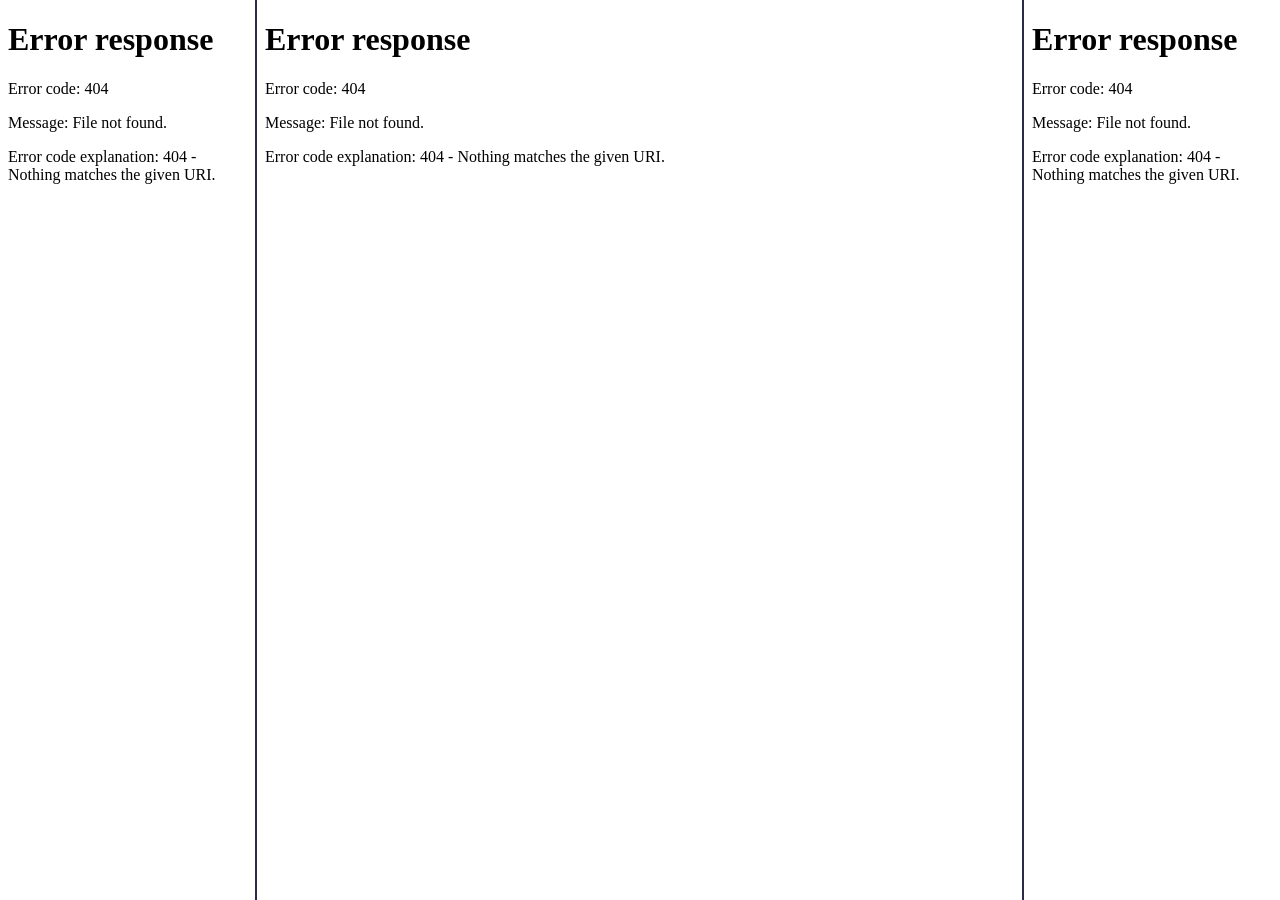
==== index.html @ 4a01e97e "Add new index.html" ====
<!DOCTYPE html>
<html>
<head>
    <title>Web Dev Languages</title>
</head>

<frameset cols="20%,60%,20%" frameborder="1" border="2" bordercolor="#2a2a4a">
    <frame src="leftframe.html" name="leftFrame">
    <frame src="center.html" name="mainFrame">
    <frame src="rightframe.html" name="rightFrame">
</frameset>

</html>
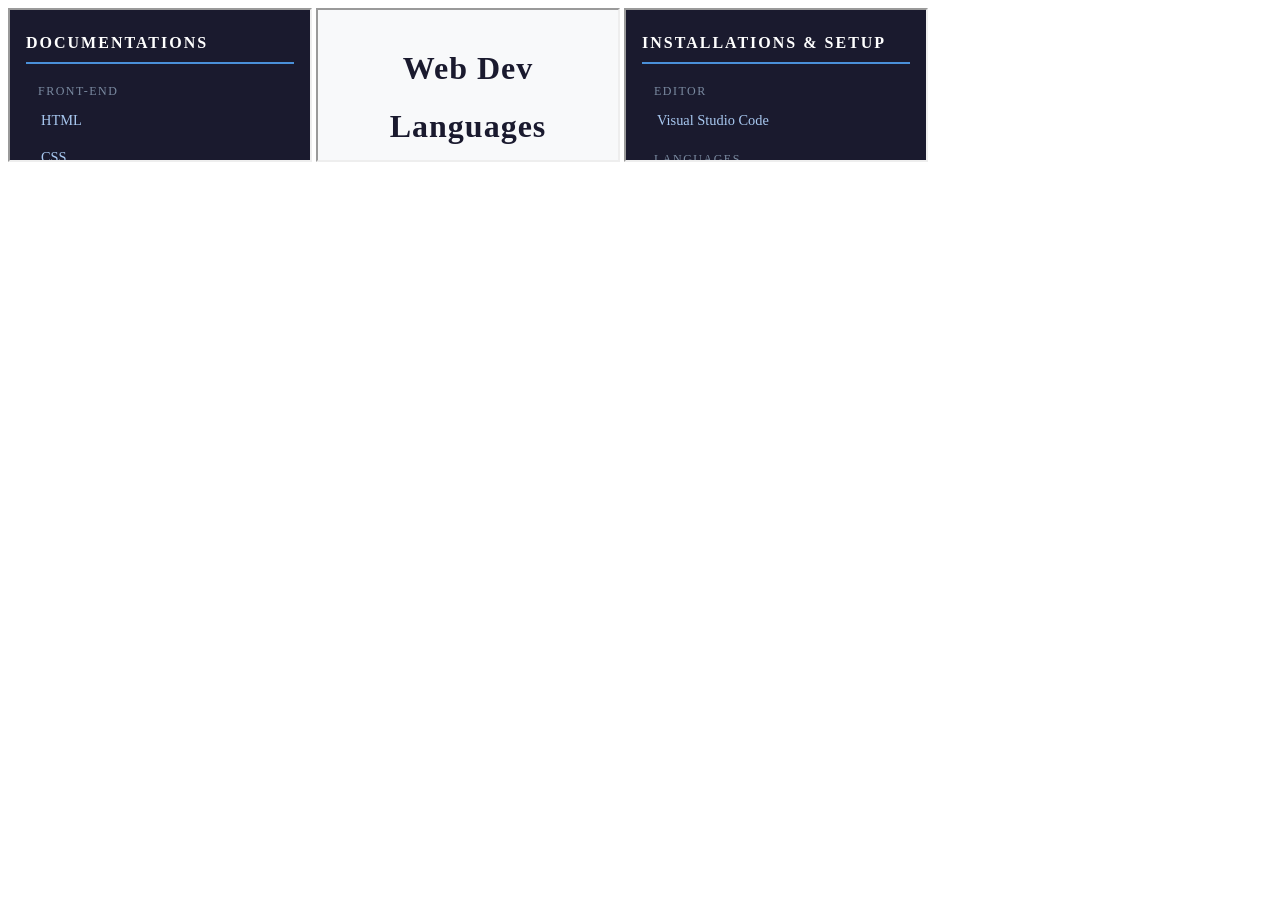
==== commit 960054a5: "Fixing link and frames" ====
--- a/index.html
+++ b/index.html
@@ -1,13 +1,16 @@
 <!DOCTYPE html>
-<html>
+<html lang="en">
 <head>
-    <title>Web Dev Languages</title>
+    <meta charset="UTF-8">
+    <meta name="viewport" content="width=device-width, initial-scale=1.0">
+    <title>Web Appetizers</title>
+    <link rel="stylesheet" href="/css/index_style.css">
 </head>
+<body>
 
-<frameset cols="20%,60%,20%" frameborder="1" border="2" bordercolor="#2a2a4a">
-    <frame src="leftframe.html" name="leftFrame">
-    <frame src="center.html" name="mainFrame">
-    <frame src="rightframe.html" name="rightFrame">
-</frameset>
+    <iframe src="pages/leftframe.html" class="left" name="leftFrame"></iframe>
+    <iframe src="pages/center.html" class="main" name="mainFrame"></iframe>
+    <iframe src="pages/rightframe.html" class="right" name="rightFrame"></iframe>
 
-</html>+</body>
+</html>
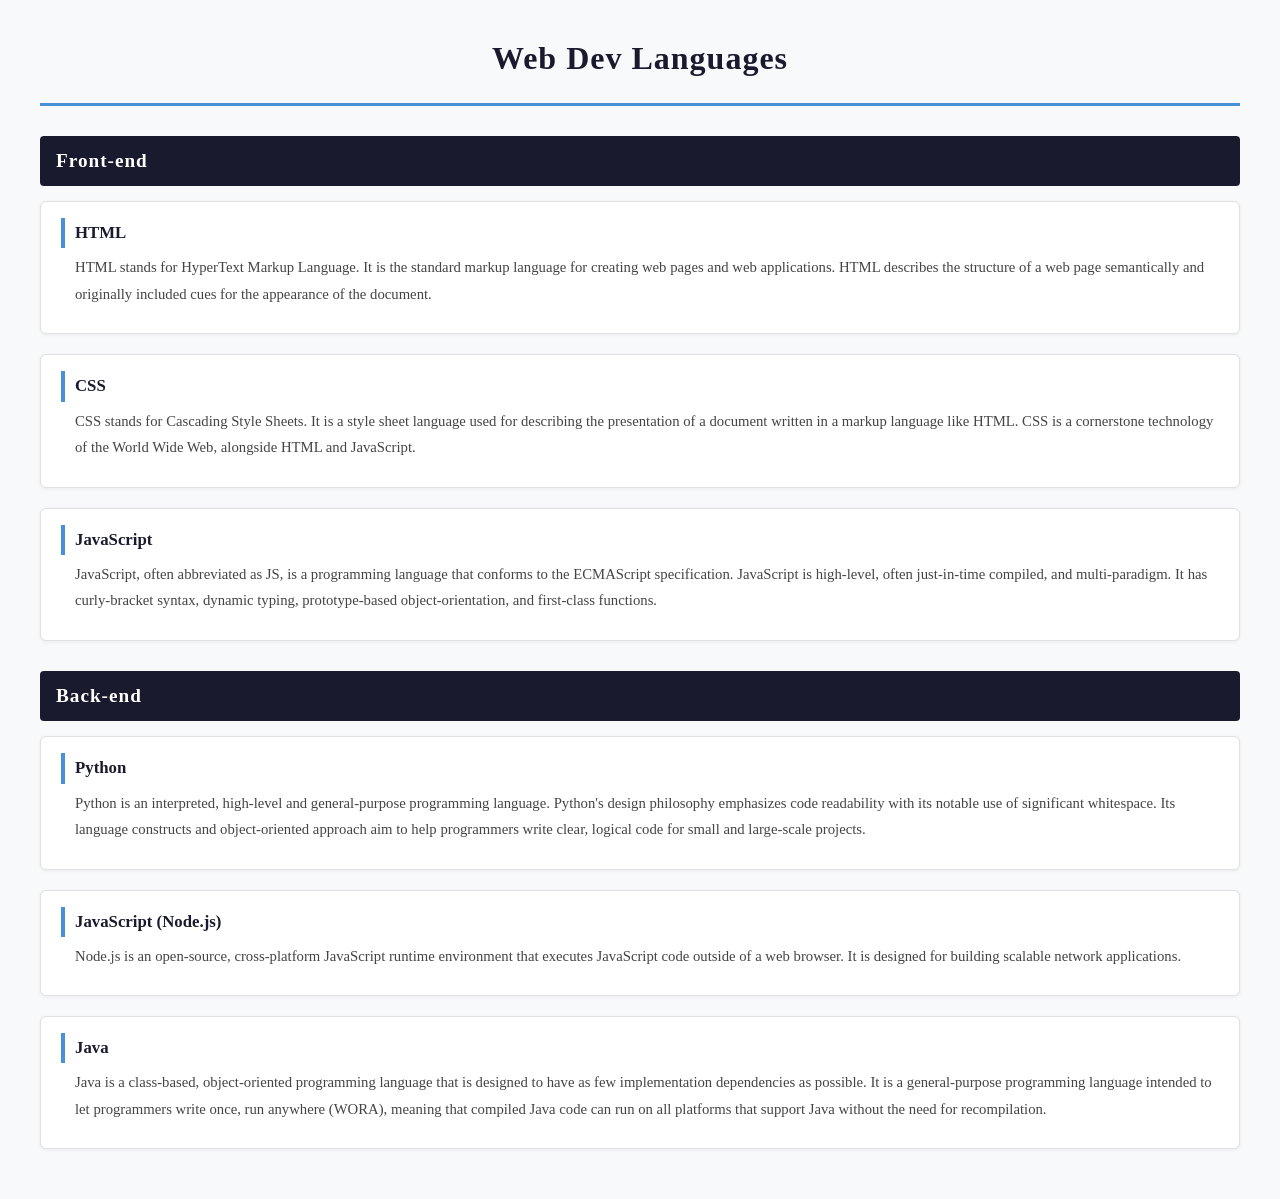
==== commit a1890c19: "Recreate webappetizers" ====
--- a/index.html
+++ b/index.html
@@ -3,14 +3,59 @@
 <head>
     <meta charset="UTF-8">
     <meta name="viewport" content="width=device-width, initial-scale=1.0">
+    <link rel="stylesheet" href="style.css">
     <title>Web Appetizers</title>
-    <link rel="stylesheet" href="/css/index_style.css">
 </head>
 <body>
 
-    <iframe src="pages/leftframe.html" class="left" name="leftFrame"></iframe>
-    <iframe src="pages/center.html" class="main" name="mainFrame"></iframe>
-    <iframe src="pages/rightframe.html" class="right" name="rightFrame"></iframe>
+    <h1>Web Dev Languages</h1>
+
+    <h2>Front-end</h2>
+
+    <div class="section-block">
+        <h3 id="html">HTML</h3>
+        <p>HTML stands for HyperText Markup Language. It is the standard markup language for creating web pages and web
+            applications. HTML describes the structure of a web page semantically and originally included cues for the
+            appearance of the document.</p>
+    </div>
+
+    <div class="section-block">
+        <h3 id="css">CSS</h3>
+        <p>CSS stands for Cascading Style Sheets. It is a style sheet language used for describing the presentation of a
+            document written in a markup language like HTML. CSS is a cornerstone technology of the World Wide Web,
+            alongside HTML and JavaScript.</p>
+    </div>
+
+    <div class="section-block">
+        <h3 id="javascript">JavaScript</h3>
+        <p>JavaScript, often abbreviated as JS, is a programming language that conforms to the ECMAScript specification.
+            JavaScript is high-level, often just-in-time compiled, and multi-paradigm. It has curly-bracket syntax,
+            dynamic typing, prototype-based object-orientation, and first-class functions.</p>
+    </div>
+
+    <h2>Back-end</h2>
+
+    <div class="section-block">
+        <h3 id="python">Python</h3>
+        <p>Python is an interpreted, high-level and general-purpose programming language. Python's design philosophy
+            emphasizes code readability with its notable use of significant whitespace. Its language constructs and
+            object-oriented approach aim to help programmers write clear, logical code for small and large-scale
+            projects.</p>
+    </div>
+
+    <div class="section-block">
+        <h3 id="nodejs">JavaScript (Node.js)</h3>
+        <p>Node.js is an open-source, cross-platform JavaScript runtime environment that executes JavaScript code
+            outside of a web browser. It is designed for building scalable network applications.</p>
+    </div>
+
+    <div class="section-block">
+        <h3 id="java">Java</h3>
+        <p>Java is a class-based, object-oriented programming language that is designed to have as few implementation
+            dependencies as possible. It is a general-purpose programming language intended to let programmers write
+            once, run anywhere (WORA), meaning that compiled Java code can run on all platforms that support Java
+            without the need for recompilation.</p>
+    </div>
 
 </body>
-</html>
+</html>
--- a/style.css
+++ b/style.css
@@ -0,0 +1,58 @@
+* {
+  margin: 0;
+  padding: 0;
+  box-sizing: border-box;
+}
+
+body {
+  background-color: #f8f9fa;
+  font-family: Georgia, serif;
+  color: #2c2c2c;
+  padding: 30px 40px;
+  line-height: 1.8;
+}
+
+h1 {
+  text-align: center;
+  font-size: 2em;
+  color: #1a1a2e;
+  letter-spacing: 1px;
+  margin-bottom: 30px;
+  padding-bottom: 15px;
+  border-bottom: 3px solid #4a90d9;
+}
+
+h2 {
+  font-size: 1.2em;
+  color: #ffffff;
+  background-color: #1a1a2e;
+  padding: 8px 16px;
+  border-radius: 4px;
+  margin-top: 30px;
+  margin-bottom: 15px;
+  letter-spacing: 1px;
+}
+
+h3 {
+  font-size: 1.05em;
+  color: #1a1a2e;
+  margin-bottom: 6px;
+  padding-left: 10px;
+  border-left: 4px solid #4a90d9;
+}
+
+p {
+  font-size: 0.92em;
+  color: #444;
+  margin-bottom: 10px;
+  padding-left: 14px;
+}
+
+.section-block {
+  background-color: #ffffff;
+  border: 1px solid #e0e0e0;
+  border-radius: 6px;
+  padding: 16px 20px;
+  margin-bottom: 20px;
+  box-shadow: 0 1px 4px rgba(0, 0, 0, 0.06);
+}
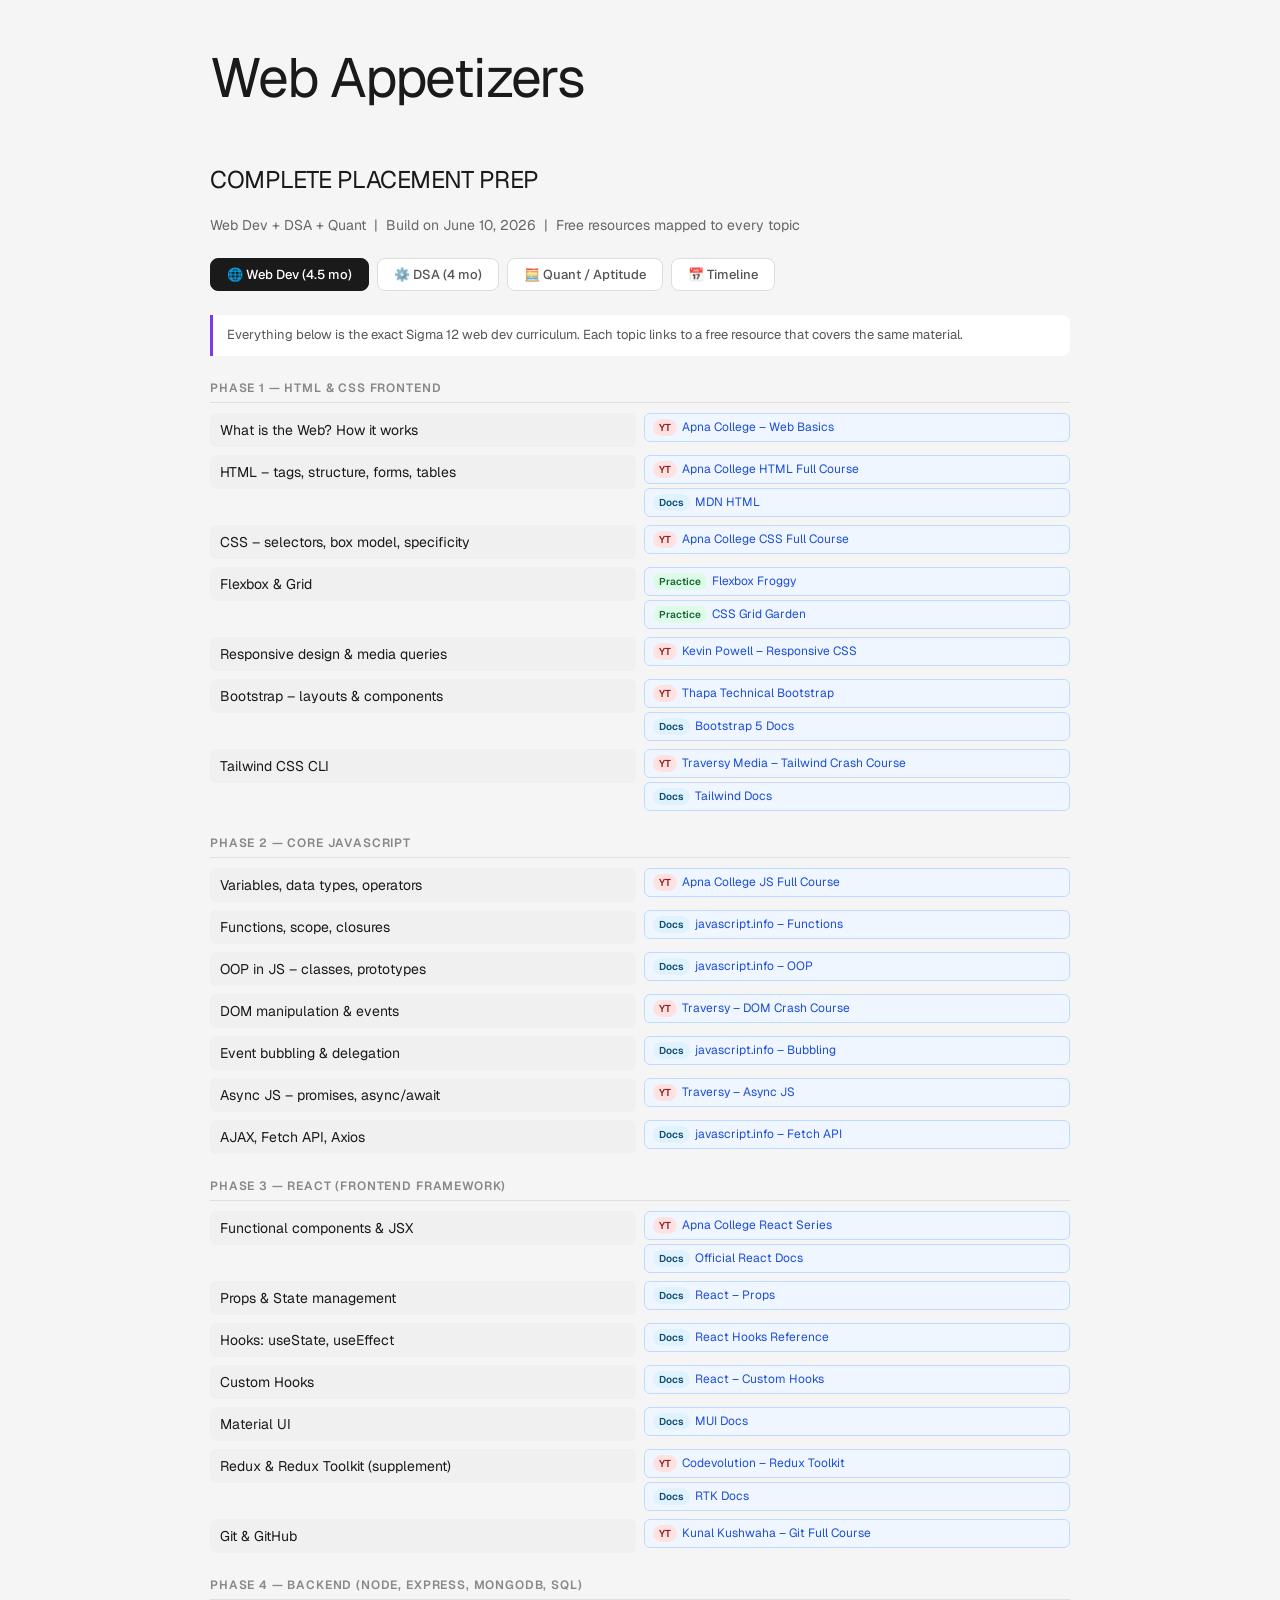
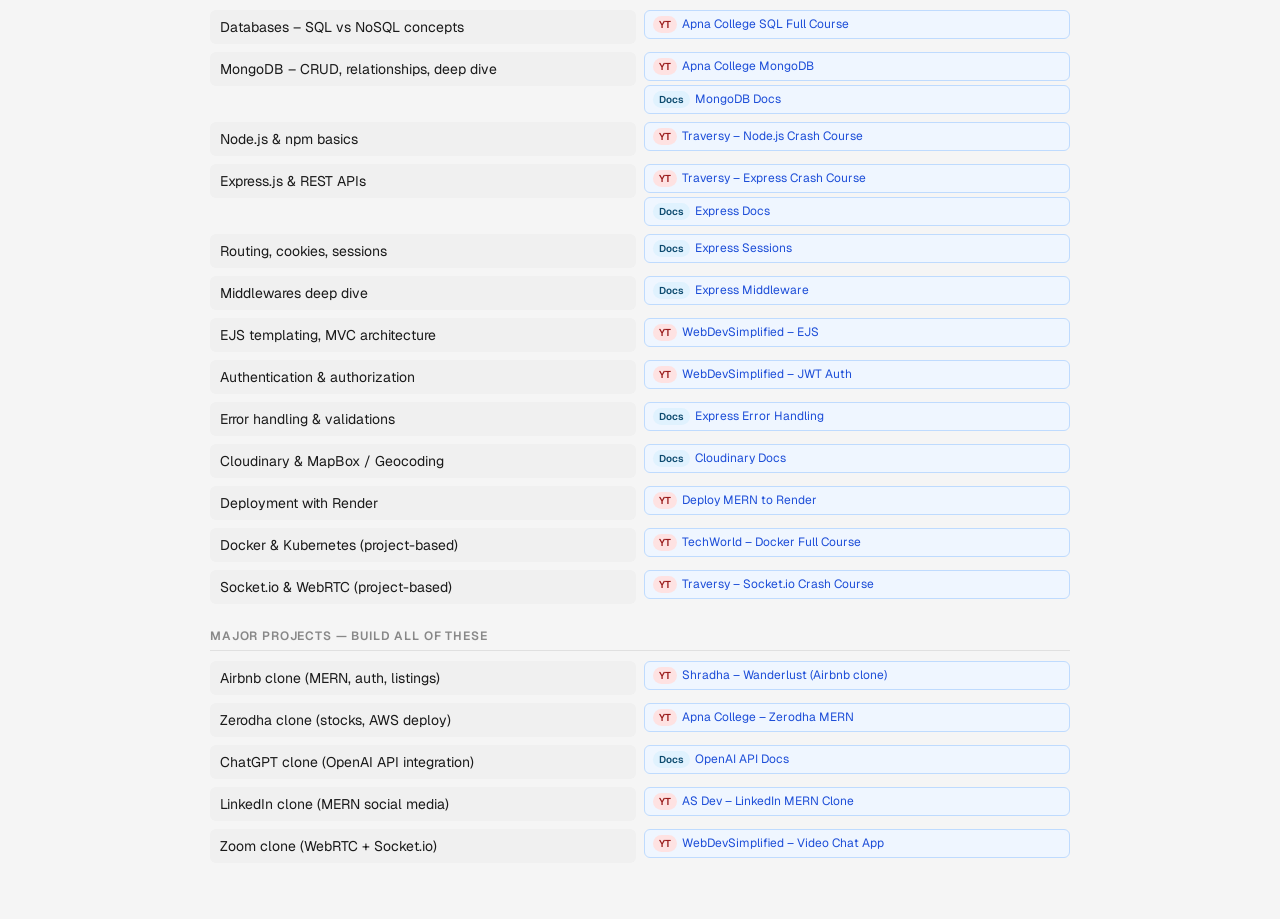
==== commit aaa2d3f8: "Add new content and style" ====
--- a/index.html
+++ b/index.html
@@ -4,58 +4,586 @@
     <meta charset="UTF-8">
     <meta name="viewport" content="width=device-width, initial-scale=1.0">
     <link rel="stylesheet" href="style.css">
+    <link rel="preconnect" href="https://fonts.googleapis.com">
+    <link rel="preconnect" href="https://fonts.gstatic.com" crossorigin>
+    <link href="https://fonts.googleapis.com/css2?family=Geist:ital,wght@0,100..900;1,100..900&display=swap"
+        rel="stylesheet">
     <title>Web Appetizers</title>
 </head>
 <body>
-
-    <h1>Web Dev Languages</h1>
-
-    <h2>Front-end</h2>
-
-    <div class="section-block">
-        <h3 id="html">HTML</h3>
-        <p>HTML stands for HyperText Markup Language. It is the standard markup language for creating web pages and web
-            applications. HTML describes the structure of a web page semantically and originally included cues for the
-            appearance of the document.</p>
+    <div class="container">
+        <h1>Web Appetizers</h1>
+        <br>
+        <h2>COMPLETE PLACEMENT PREP</h2>
+        <br>
+        <p class="subtitle">Web Dev + DSA + Quant &nbsp;|&nbsp; Build on June 10, 2026
+            &nbsp;|&nbsp; Free resources mapped to every topic</p>
+
+        <div class="tabs">
+            <div class="tab active" onclick="show('dev',this)">🌐 Web Dev (4.5 mo)</div>
+            <div class="tab" onclick="show('dsa',this)">⚙️ DSA (4 mo)</div>
+            <div class="tab" onclick="show('quant',this)">🧮 Quant / Aptitude</div>
+            <div class="tab" onclick="show('timeline',this)">📅 Timeline</div>
+        </div>
+
+        <!-- WEB DEV -->
+        <div id="dev" class="panel active">
+            <div class="tip">Everything below is the exact Sigma 12 web dev curriculum. Each topic links to a free
+                resource that covers the same material.</div>
+
+            <div class="phase">
+                <div class="phase-header">Phase 1 — HTML & CSS Frontend</div>
+                <div class="topic-row">
+                    <div class="topic-name">What is the Web? How it works</div>
+                    <div class="resources"><a class="res-link" href="https://youtu.be/kBEcOfmcpvg" target="_blank"><span
+                                class="badge b-yt">YT</span> Apna College – Web Basics</a></div>
+                </div>
+                <div class="topic-row">
+                    <div class="topic-name">HTML – tags, structure, forms, tables</div>
+                    <div class="resources"><a class="res-link" href="https://youtu.be/BsDoLVMnmZs" target="_blank"><span
+                                class="badge b-yt">YT</span> Apna College HTML Full Course</a><a class="res-link"
+                            href="https://developer.mozilla.org/en-US/docs/Learn/HTML" target="_blank"><span
+                                class="badge b-doc">Docs</span> MDN HTML</a></div>
+                </div>
+                <div class="topic-row">
+                    <div class="topic-name">CSS – selectors, box model, specificity</div>
+                    <div class="resources"><a class="res-link" href="https://youtu.be/ESnrn1kAD4E" target="_blank"><span
+                                class="badge b-yt">YT</span> Apna College CSS Full Course</a></div>
+                </div>
+                <div class="topic-row">
+                    <div class="topic-name">Flexbox & Grid</div>
+                    <div class="resources"><a class="res-link" href="https://flexboxfroggy.com/" target="_blank"><span
+                                class="badge b-prac">Practice</span> Flexbox Froggy</a><a class="res-link"
+                            href="https://cssgridgarden.com/" target="_blank"><span class="badge b-prac">Practice</span>
+                            CSS Grid Garden</a></div>
+                </div>
+                <div class="topic-row">
+                    <div class="topic-name">Responsive design & media queries</div>
+                    <div class="resources"><a class="res-link" href="https://youtu.be/srvUrASNj0s" target="_blank"><span
+                                class="badge b-yt">YT</span> Kevin Powell – Responsive CSS</a></div>
+                </div>
+                <div class="topic-row">
+                    <div class="topic-name">Bootstrap – layouts & components</div>
+                    <div class="resources"><a class="res-link" href="https://youtu.be/vpAJ0s5S2t0" target="_blank"><span
+                                class="badge b-yt">YT</span> Thapa Technical Bootstrap</a><a class="res-link"
+                            href="https://getbootstrap.com/docs/5.3/getting-started/introduction/" target="_blank"><span
+                                class="badge b-doc">Docs</span> Bootstrap 5 Docs</a></div>
+                </div>
+                <div class="topic-row">
+                    <div class="topic-name">Tailwind CSS CLI</div>
+                    <div class="resources"><a class="res-link" href="https://youtu.be/UBOj6rqRUME" target="_blank"><span
+                                class="badge b-yt">YT</span> Traversy Media – Tailwind Crash Course</a><a
+                            class="res-link" href="https://tailwindcss.com/docs" target="_blank"><span
+                                class="badge b-doc">Docs</span> Tailwind Docs</a></div>
+                </div>
+            </div>
+
+            <div class="phase">
+                <div class="phase-header">Phase 2 — Core JavaScript</div>
+                <div class="topic-row">
+                    <div class="topic-name">Variables, data types, operators</div>
+                    <div class="resources"><a class="res-link" href="https://youtu.be/ER9SspLe4Hg" target="_blank"><span
+                                class="badge b-yt">YT</span> Apna College JS Full Course</a></div>
+                </div>
+                <div class="topic-row">
+                    <div class="topic-name">Functions, scope, closures</div>
+                    <div class="resources"><a class="res-link" href="https://javascript.info/function-basics"
+                            target="_blank"><span class="badge b-doc">Docs</span> javascript.info – Functions</a></div>
+                </div>
+                <div class="topic-row">
+                    <div class="topic-name">OOP in JS – classes, prototypes</div>
+                    <div class="resources"><a class="res-link" href="https://javascript.info/classes"
+                            target="_blank"><span class="badge b-doc">Docs</span> javascript.info – OOP</a></div>
+                </div>
+                <div class="topic-row">
+                    <div class="topic-name">DOM manipulation & events</div>
+                    <div class="resources"><a class="res-link" href="https://youtu.be/5fb2aPlgoys" target="_blank"><span
+                                class="badge b-yt">YT</span> Traversy – DOM Crash Course</a></div>
+                </div>
+                <div class="topic-row">
+                    <div class="topic-name">Event bubbling & delegation</div>
+                    <div class="resources"><a class="res-link" href="https://javascript.info/bubbling-and-capturing"
+                            target="_blank"><span class="badge b-doc">Docs</span> javascript.info – Bubbling</a></div>
+                </div>
+                <div class="topic-row">
+                    <div class="topic-name">Async JS – promises, async/await</div>
+                    <div class="resources"><a class="res-link" href="https://youtu.be/PoRJizFvM7s" target="_blank"><span
+                                class="badge b-yt">YT</span> Traversy – Async JS</a></div>
+                </div>
+                <div class="topic-row">
+                    <div class="topic-name">AJAX, Fetch API, Axios</div>
+                    <div class="resources"><a class="res-link" href="https://javascript.info/fetch"
+                            target="_blank"><span class="badge b-doc">Docs</span> javascript.info – Fetch API</a></div>
+                </div>
+            </div>
+
+            <div class="phase">
+                <div class="phase-header">Phase 3 — React (Frontend Framework)</div>
+                <div class="topic-row">
+                    <div class="topic-name">Functional components & JSX</div>
+                    <div class="resources"><a class="res-link" href="https://youtu.be/RGKi6LSPDLU" target="_blank"><span
+                                class="badge b-yt">YT</span> Apna College React Series</a><a class="res-link"
+                            href="https://react.dev/learn" target="_blank"><span class="badge b-doc">Docs</span>
+                            Official React Docs</a></div>
+                </div>
+                <div class="topic-row">
+                    <div class="topic-name">Props & State management</div>
+                    <div class="resources"><a class="res-link"
+                            href="https://react.dev/learn/passing-props-to-a-component" target="_blank"><span
+                                class="badge b-doc">Docs</span> React – Props</a></div>
+                </div>
+                <div class="topic-row">
+                    <div class="topic-name">Hooks: useState, useEffect</div>
+                    <div class="resources"><a class="res-link" href="https://react.dev/reference/react"
+                            target="_blank"><span class="badge b-doc">Docs</span> React Hooks Reference</a></div>
+                </div>
+                <div class="topic-row">
+                    <div class="topic-name">Custom Hooks</div>
+                    <div class="resources"><a class="res-link"
+                            href="https://react.dev/learn/reusing-logic-with-custom-hooks" target="_blank"><span
+                                class="badge b-doc">Docs</span> React – Custom Hooks</a></div>
+                </div>
+                <div class="topic-row">
+                    <div class="topic-name">Material UI</div>
+                    <div class="resources"><a class="res-link" href="https://mui.com/material-ui/getting-started/"
+                            target="_blank"><span class="badge b-doc">Docs</span> MUI Docs</a></div>
+                </div>
+                <div class="topic-row">
+                    <div class="topic-name">Redux & Redux Toolkit (supplement)</div>
+                    <div class="resources"><a class="res-link" href="https://youtu.be/1i04-A7kfFI" target="_blank"><span
+                                class="badge b-yt">YT</span> Codevolution – Redux Toolkit</a><a class="res-link"
+                            href="https://redux-toolkit.js.org/introduction/getting-started" target="_blank"><span
+                                class="badge b-doc">Docs</span> RTK Docs</a></div>
+                </div>
+                <div class="topic-row">
+                    <div class="topic-name">Git & GitHub</div>
+                    <div class="resources"><a class="res-link" href="https://youtu.be/apGV9Kg7ics" target="_blank"><span
+                                class="badge b-yt">YT</span> Kunal Kushwaha – Git Full Course</a></div>
+                </div>
+            </div>
+
+            <div class="phase">
+                <div class="phase-header">Phase 4 — Backend (Node, Express, MongoDB, SQL)</div>
+                <div class="topic-row">
+                    <div class="topic-name">Databases – SQL vs NoSQL concepts</div>
+                    <div class="resources"><a class="res-link" href="https://youtu.be/hlGoQC332VM" target="_blank"><span
+                                class="badge b-yt">YT</span> Apna College SQL Full Course</a></div>
+                </div>
+                <div class="topic-row">
+                    <div class="topic-name">MongoDB – CRUD, relationships, deep dive</div>
+                    <div class="resources"><a class="res-link" href="https://youtu.be/J6mDkcqU_ZE" target="_blank"><span
+                                class="badge b-yt">YT</span> Apna College MongoDB</a><a class="res-link"
+                            href="https://www.mongodb.com/docs/" target="_blank"><span class="badge b-doc">Docs</span>
+                            MongoDB Docs</a></div>
+                </div>
+                <div class="topic-row">
+                    <div class="topic-name">Node.js & npm basics</div>
+                    <div class="resources"><a class="res-link" href="https://youtu.be/BLl32FvcdVM" target="_blank"><span
+                                class="badge b-yt">YT</span> Traversy – Node.js Crash Course</a></div>
+                </div>
+                <div class="topic-row">
+                    <div class="topic-name">Express.js & REST APIs</div>
+                    <div class="resources"><a class="res-link" href="https://youtu.be/L72fhGm1tfE" target="_blank"><span
+                                class="badge b-yt">YT</span> Traversy – Express Crash Course</a><a class="res-link"
+                            href="https://expressjs.com/en/guide/routing.html" target="_blank"><span
+                                class="badge b-doc">Docs</span> Express Docs</a></div>
+                </div>
+                <div class="topic-row">
+                    <div class="topic-name">Routing, cookies, sessions</div>
+                    <div class="resources"><a class="res-link"
+                            href="https://expressjs.com/en/resources/middleware/session.html" target="_blank"><span
+                                class="badge b-doc">Docs</span> Express Sessions</a></div>
+                </div>
+                <div class="topic-row">
+                    <div class="topic-name">Middlewares deep dive</div>
+                    <div class="resources"><a class="res-link"
+                            href="https://expressjs.com/en/guide/using-middleware.html" target="_blank"><span
+                                class="badge b-doc">Docs</span> Express Middleware</a></div>
+                </div>
+                <div class="topic-row">
+                    <div class="topic-name">EJS templating, MVC architecture</div>
+                    <div class="resources"><a class="res-link" href="https://youtu.be/GM3XjHSlvYs" target="_blank"><span
+                                class="badge b-yt">YT</span> WebDevSimplified – EJS</a></div>
+                </div>
+                <div class="topic-row">
+                    <div class="topic-name">Authentication & authorization</div>
+                    <div class="resources"><a class="res-link" href="https://youtu.be/mbsmsi7l3r4" target="_blank"><span
+                                class="badge b-yt">YT</span> WebDevSimplified – JWT Auth</a></div>
+                </div>
+                <div class="topic-row">
+                    <div class="topic-name">Error handling & validations</div>
+                    <div class="resources"><a class="res-link" href="https://expressjs.com/en/guide/error-handling.html"
+                            target="_blank"><span class="badge b-doc">Docs</span> Express Error Handling</a></div>
+                </div>
+                <div class="topic-row">
+                    <div class="topic-name">Cloudinary & MapBox / Geocoding</div>
+                    <div class="resources"><a class="res-link" href="https://cloudinary.com/documentation"
+                            target="_blank"><span class="badge b-doc">Docs</span> Cloudinary Docs</a></div>
+                </div>
+                <div class="topic-row">
+                    <div class="topic-name">Deployment with Render</div>
+                    <div class="resources"><a class="res-link" href="https://youtu.be/MusIvEKjqsc" target="_blank"><span
+                                class="badge b-yt">YT</span> Deploy MERN to Render</a></div>
+                </div>
+                <div class="topic-row">
+                    <div class="topic-name">Docker & Kubernetes (project-based)</div>
+                    <div class="resources"><a class="res-link" href="https://youtu.be/3c-iBn73dDE" target="_blank"><span
+                                class="badge b-yt">YT</span> TechWorld – Docker Full Course</a></div>
+                </div>
+                <div class="topic-row">
+                    <div class="topic-name">Socket.io & WebRTC (project-based)</div>
+                    <div class="resources"><a class="res-link" href="https://youtu.be/ZKEqqIO7n-k" target="_blank"><span
+                                class="badge b-yt">YT</span> Traversy – Socket.io Crash Course</a></div>
+                </div>
+            </div>
+
+            <div class="phase">
+                <div class="phase-header">Major Projects — build all of these</div>
+                <div class="topic-row">
+                    <div class="topic-name">Airbnb clone (MERN, auth, listings)</div>
+                    <div class="resources"><a class="res-link" href="https://youtu.be/5B1-O7HQLTE" target="_blank"><span
+                                class="badge b-yt">YT</span> Shradha – Wanderlust (Airbnb clone)</a></div>
+                </div>
+                <div class="topic-row">
+                    <div class="topic-name">Zerodha clone (stocks, AWS deploy)</div>
+                    <div class="resources"><a class="res-link" href="https://youtu.be/LCaSRnuIlrE" target="_blank"><span
+                                class="badge b-yt">YT</span> Apna College – Zerodha MERN</a></div>
+                </div>
+                <div class="topic-row">
+                    <div class="topic-name">ChatGPT clone (OpenAI API integration)</div>
+                    <div class="resources"><a class="res-link" href="https://platform.openai.com/docs"
+                            target="_blank"><span class="badge b-doc">Docs</span> OpenAI API Docs</a></div>
+                </div>
+                <div class="topic-row">
+                    <div class="topic-name">LinkedIn clone (MERN social media)</div>
+                    <div class="resources"><a class="res-link" href="https://youtu.be/hMnHPXz4emg" target="_blank"><span
+                                class="badge b-yt">YT</span> AS Dev – LinkedIn MERN Clone</a></div>
+                </div>
+                <div class="topic-row">
+                    <div class="topic-name">Zoom clone (WebRTC + Socket.io)</div>
+                    <div class="resources"><a class="res-link" href="https://youtu.be/DvlyzDZDEq4" target="_blank"><span
+                                class="badge b-yt">YT</span> WebDevSimplified – Video Chat App</a></div>
+                </div>
+            </div>
+        </div>
+
+        <!-- DSA -->
+        <div id="dsa" class="panel">
+            <div class="tip">The DSA track uses Java or C++. All Apna College DSA lectures are freely available on
+                YouTube. Practice every topic on LeetCode and GFG.</div>
+
+            <div class="phase">
+                <div class="phase-header">Phase 1 — Programming Fundamentals (Java or C++)</div>
+                <div class="topic-row">
+                    <div class="topic-name">Flowcharts & pseudocode</div>
+                    <div class="resources"><a class="res-link" href="https://youtu.be/FfK6gRcau4U" target="_blank"><span
+                                class="badge b-yt">YT</span> Apna College – Flowcharts</a></div>
+                </div>
+                <div class="topic-row">
+                    <div class="topic-name">Variables, data types, operators</div>
+                    <div class="resources"><a class="res-link" href="https://youtu.be/bm0OyhwFDuY" target="_blank"><span
+                                class="badge b-yt">YT</span> Apna College Java Full Course</a></div>
+                </div>
+                <div class="topic-row">
+                    <div class="topic-name">Conditional statements & loops</div>
+                    <div class="resources"><a class="res-link" href="https://youtu.be/6MQn2uOc2yo" target="_blank"><span
+                                class="badge b-yt">YT</span> Apna College – Loops in Java</a></div>
+                </div>
+                <div class="topic-row">
+                    <div class="topic-name">Patterns (triangle, diamond, etc.)</div>
+                    <div class="resources"><a class="res-link" href="https://youtu.be/QXRtBLPqEm0" target="_blank"><span
+                                class="badge b-yt">YT</span> Striver – All Patterns</a></div>
+                </div>
+                <div class="topic-row">
+                    <div class="topic-name">Functions & scope</div>
+                    <div class="resources"><a class="res-link" href="https://youtu.be/bm0OyhwFDuY" target="_blank"><span
+                                class="badge b-yt">YT</span> Apna College Java (functions chapter)</a></div>
+                </div>
+            </div>
+
+            <div class="phase">
+                <div class="phase-header">Phase 2 — Core Data Structures & Algorithms</div>
+                <div class="topic-row">
+                    <div class="topic-name">Arrays & 2D Arrays</div>
+                    <div class="resources"><a class="res-link" href="https://youtu.be/n60Dn0UsbEk" target="_blank"><span
+                                class="badge b-yt">YT</span> Apna College – Arrays</a><a class="res-link"
+                            href="https://leetcode.com/tag/array/" target="_blank"><span
+                                class="badge b-prac">Practice</span> LeetCode Arrays</a></div>
+                </div>
+                <div class="topic-row">
+                    <div class="topic-name">Sorting algorithms (Bubble, Merge, Quick)</div>
+                    <div class="resources"><a class="res-link" href="https://youtu.be/HGk_ypEuS24" target="_blank"><span
+                                class="badge b-yt">YT</span> Apna College – Sorting</a></div>
+                </div>
+                <div class="topic-row">
+                    <div class="topic-name">Strings</div>
+                    <div class="resources"><a class="res-link" href="https://youtu.be/zL1DPZ0Ovlo" target="_blank"><span
+                                class="badge b-yt">YT</span> Apna College – Strings</a><a class="res-link"
+                            href="https://leetcode.com/tag/string/" target="_blank"><span
+                                class="badge b-prac">Practice</span> LeetCode Strings</a></div>
+                </div>
+                <div class="topic-row">
+                    <div class="topic-name">Pointers (C++) / References (Java)</div>
+                    <div class="resources"><a class="res-link" href="https://youtu.be/2ybLD6_2gKM" target="_blank"><span
+                                class="badge b-yt">YT</span> Apna College – Pointers</a></div>
+                </div>
+                <div class="topic-row">
+                    <div class="topic-name">Collections (Java) / STL (C++)</div>
+                    <div class="resources"><a class="res-link" href="https://youtu.be/7gZi6RWQbJ8" target="_blank"><span
+                                class="badge b-yt">YT</span> Apna College – Collections Framework</a></div>
+                </div>
+                <div class="topic-row">
+                    <div class="topic-name">Time & Space Complexity (Big O)</div>
+                    <div class="resources"><a class="res-link" href="https://youtu.be/FPu9Uld7W-E" target="_blank"><span
+                                class="badge b-yt">YT</span> Apna College – Complexity Analysis</a></div>
+                </div>
+                <div class="topic-row">
+                    <div class="topic-name">Recursion & Backtracking</div>
+                    <div class="resources"><a class="res-link" href="https://youtu.be/M2uO2nMT0Bk" target="_blank"><span
+                                class="badge b-yt">YT</span> Apna College – Recursion</a><a class="res-link"
+                            href="https://leetcode.com/tag/backtracking/" target="_blank"><span
+                                class="badge b-prac">Practice</span> LeetCode Backtracking</a></div>
+                </div>
+                <div class="topic-row">
+                    <div class="topic-name">Divide & Conquer</div>
+                    <div class="resources"><a class="res-link" href="https://youtu.be/11V7Ik0IBHU" target="_blank"><span
+                                class="badge b-yt">YT</span> Striver – Divide & Conquer</a></div>
+                </div>
+                <div class="topic-row">
+                    <div class="topic-name">OOP (classes, inheritance, polymorphism)</div>
+                    <div class="resources"><a class="res-link" href="https://youtu.be/BSVKUk58K6U" target="_blank"><span
+                                class="badge b-yt">YT</span> Apna College – OOPs in Java</a></div>
+                </div>
+                <div class="topic-row">
+                    <div class="topic-name">Linked Lists (singly, doubly, circular)</div>
+                    <div class="resources"><a class="res-link" href="https://youtu.be/58YbpRDc4yw" target="_blank"><span
+                                class="badge b-yt">YT</span> Apna College – Linked Lists</a><a class="res-link"
+                            href="https://leetcode.com/tag/linked-list/" target="_blank"><span
+                                class="badge b-prac">Practice</span> LeetCode Linked List</a></div>
+                </div>
+                <div class="topic-row">
+                    <div class="topic-name">Stacks & Queues</div>
+                    <div class="resources"><a class="res-link" href="https://youtu.be/GYptUgnIM_I" target="_blank"><span
+                                class="badge b-yt">YT</span> Apna College – Stacks & Queues</a></div>
+                </div>
+                <div class="topic-row">
+                    <div class="topic-name">Binary Trees & BST</div>
+                    <div class="resources"><a class="res-link" href="https://youtu.be/4s1Tcvm00pA" target="_blank"><span
+                                class="badge b-yt">YT</span> Apna College – Trees</a><a class="res-link"
+                            href="https://leetcode.com/tag/binary-tree/" target="_blank"><span
+                                class="badge b-prac">Practice</span> LeetCode Trees</a></div>
+                </div>
+            </div>
+
+            <div class="phase">
+                <div class="phase-header">Phase 3 — Advanced DSA</div>
+                <div class="topic-row">
+                    <div class="topic-name">Heaps / Priority Queue</div>
+                    <div class="resources"><a class="res-link" href="https://youtu.be/HqPJF2L5h9U" target="_blank"><span
+                                class="badge b-yt">YT</span> Apna College – Heaps</a></div>
+                </div>
+                <div class="topic-row">
+                    <div class="topic-name">HashMaps & HashSets</div>
+                    <div class="resources"><a class="res-link" href="https://youtu.be/KEs5UyBJ39g" target="_blank"><span
+                                class="badge b-yt">YT</span> Apna College – HashMaps</a></div>
+                </div>
+                <div class="topic-row">
+                    <div class="topic-name">Tries</div>
+                    <div class="resources"><a class="res-link" href="https://youtu.be/qA8l8TAMyig" target="_blank"><span
+                                class="badge b-yt">YT</span> Striver – Tries</a></div>
+                </div>
+                <div class="topic-row">
+                    <div class="topic-name">Graphs (BFS, DFS, Dijkstra, etc.)</div>
+                    <div class="resources"><a class="res-link" href="https://youtu.be/59fUtYYz7ZU" target="_blank"><span
+                                class="badge b-yt">YT</span> Apna College – Graphs Full Playlist</a><a class="res-link"
+                            href="https://leetcode.com/tag/graph/" target="_blank"><span
+                                class="badge b-prac">Practice</span> LeetCode Graphs</a></div>
+                </div>
+                <div class="topic-row">
+                    <div class="topic-name">Greedy Algorithms</div>
+                    <div class="resources"><a class="res-link" href="https://youtu.be/HzeK7g8cD0Y" target="_blank"><span
+                                class="badge b-yt">YT</span> Striver – Greedy Algorithms</a></div>
+                </div>
+                <div class="topic-row">
+                    <div class="topic-name">Dynamic Programming</div>
+                    <div class="resources"><a class="res-link" href="https://youtu.be/tyB0ztf0DNY" target="_blank"><span
+                                class="badge b-yt">YT</span> Apna College – DP Full Playlist</a><a class="res-link"
+                            href="https://leetcode.com/tag/dynamic-programming/" target="_blank"><span
+                                class="badge b-prac">Practice</span> LeetCode DP</a></div>
+                </div>
+                <div class="topic-row">
+                    <div class="topic-name">Segment Trees</div>
+                    <div class="resources"><a class="res-link" href="https://youtu.be/ZBHKZF5w4YU" target="_blank"><span
+                                class="badge b-yt">YT</span> Striver – Segment Trees</a></div>
+                </div>
+            </div>
+
+            <div class="phase">
+                <div class="phase-header">Always-on practice resources</div>
+                <div class="topic-row">
+                    <div class="topic-name">LeetCode – main practice platform</div>
+                    <div class="resources"><a class="res-link" href="https://leetcode.com/" target="_blank"><span
+                                class="badge b-prac">Practice</span> leetcode.com</a></div>
+                </div>
+                <div class="topic-row">
+                    <div class="topic-name">Striver's A2Z DSA Sheet (free roadmap)</div>
+                    <div class="resources"><a class="res-link"
+                            href="https://takeuforward.org/strivers-a2z-dsa-course/strivers-a2z-dsa-course-sheet-2/"
+                            target="_blank"><span class="badge b-prac">Sheet</span> Striver A2Z Sheet</a></div>
+                </div>
+                <div class="topic-row">
+                    <div class="topic-name">GeeksForGeeks practice</div>
+                    <div class="resources"><a class="res-link" href="https://practice.geeksforgeeks.org/"
+                            target="_blank"><span class="badge b-prac">Practice</span> GFG Practice</a></div>
+                </div>
+            </div>
+        </div>
+
+        <!-- QUANT -->
+        <div id="quant" class="panel">
+            <div class="tip">15-day sprint — covers aptitude for TCS, Wipro, Infosys, Goldman Sachs online tests. Start
+                this 3 weeks before any campus placement drive.</div>
+
+            <div class="phase">
+                <div class="phase-header">Topics with free resources</div>
+                <div class="topic-row">
+                    <div class="topic-name">Number systems, LCM/HCF</div>
+                    <div class="resources"><a class="res-link" href="https://www.indiabix.com/aptitude/numbers/"
+                            target="_blank"><span class="badge b-prac">Practice</span> IndiaBix – Numbers</a></div>
+                </div>
+                <div class="topic-row">
+                    <div class="topic-name">Percentages, profit & loss</div>
+                    <div class="resources"><a class="res-link" href="https://www.indiabix.com/aptitude/profit-and-loss/"
+                            target="_blank"><span class="badge b-prac">Practice</span> IndiaBix – Profit & Loss</a>
+                    </div>
+                </div>
+                <div class="topic-row">
+                    <div class="topic-name">Time, speed & distance</div>
+                    <div class="resources"><a class="res-link"
+                            href="https://www.indiabix.com/aptitude/time-and-distance/" target="_blank"><span
+                                class="badge b-prac">Practice</span> IndiaBix – Time & Distance</a></div>
+                </div>
+                <div class="topic-row">
+                    <div class="topic-name">Time & work</div>
+                    <div class="resources"><a class="res-link" href="https://www.indiabix.com/aptitude/time-and-work/"
+                            target="_blank"><span class="badge b-prac">Practice</span> IndiaBix – Time & Work</a></div>
+                </div>
+                <div class="topic-row">
+                    <div class="topic-name">Ratios, averages, mixtures</div>
+                    <div class="resources"><a class="res-link"
+                            href="https://www.indiabix.com/aptitude/ratio-and-proportion/" target="_blank"><span
+                                class="badge b-prac">Practice</span> IndiaBix – Ratio & Proportion</a></div>
+                </div>
+                <div class="topic-row">
+                    <div class="topic-name">Permutations, combinations, probability</div>
+                    <div class="resources"><a class="res-link"
+                            href="https://www.indiabix.com/aptitude/permutation-and-combination/" target="_blank"><span
+                                class="badge b-prac">Practice</span> IndiaBix – P&C</a></div>
+                </div>
+                <div class="topic-row">
+                    <div class="topic-name">TCS NQT mock tests (10 sample papers)</div>
+                    <div class="resources"><a class="res-link" href="https://www.prepinsta.com/tcs-nqt/"
+                            target="_blank"><span class="badge b-prac">Mock Tests</span> PrepInsta TCS NQT</a></div>
+                </div>
+                <div class="topic-row">
+                    <div class="topic-name">Logical reasoning & verbal ability</div>
+                    <div class="resources"><a class="res-link"
+                            href="https://www.indiabix.com/logical-reasoning/questions-and-answers/"
+                            target="_blank"><span class="badge b-prac">Practice</span> IndiaBix – Logical Reasoning</a>
+                    </div>
+                </div>
+            </div>
+        </div>
+
+        <!-- TIMELINE -->
+        <div id="timeline" class="panel">
+            <div class="tip">Sigma 12 runs June 2, 2026 – mid Feb 2027. Alternate day schedule: Web Dev one day, DSA the
+                next. Follow this pacing.</div>
+            <div class="timeline">
+                <div class="tl-row">
+                    <div class="tl-month">Month 1</div>
+                    <div class="tl-bar">
+                        <div class="tl-title">HTML, CSS, JS Basics + Java/C++ Fundamentals</div>
+                        <div class="tl-detail">Web: HTML → CSS → Flexbox/Grid &nbsp;|&nbsp; DSA: Variables → Loops →
+                            Patterns → Functions</div>
+                    </div>
+                </div>
+                <div class="tl-row">
+                    <div class="tl-month">Month 2</div>
+                    <div class="tl-bar">
+                        <div class="tl-title">Bootstrap, Tailwind, Responsive + Arrays, Sorting, Strings</div>
+                        <div class="tl-detail">Web: Bootstrap → Tailwind → Responsive design &nbsp;|&nbsp; DSA: Arrays →
+                            Sorting → Strings → Big O Complexity</div>
+                    </div>
+                </div>
+                <div class="tl-row">
+                    <div class="tl-month">Month 3</div>
+                    <div class="tl-bar">
+                        <div class="tl-title">Core JavaScript + Recursion, Backtracking, OOPs</div>
+                        <div class="tl-detail">Web: DOM → Events → Async JS → Fetch API &nbsp;|&nbsp; DSA: Recursion →
+                            Backtracking → D&C → OOPs</div>
+                    </div>
+                </div>
+                <div class="tl-row">
+                    <div class="tl-month">Month 4</div>
+                    <div class="tl-bar">
+                        <div class="tl-title">React (full) + Linked Lists, Stacks, Queues</div>
+                        <div class="tl-detail">Web: React components → Props → State → Hooks &nbsp;|&nbsp; DSA: Linked
+                            Lists → Stacks → Queues</div>
+                    </div>
+                </div>
+                <div class="tl-row">
+                    <div class="tl-month">Month 5</div>
+                    <div class="tl-bar">
+                        <div class="tl-title">React Advanced + Trees, BST</div>
+                        <div class="tl-detail">Web: Custom Hooks → Material UI → Redux → Git &nbsp;|&nbsp; DSA: Binary
+                            Trees → BST</div>
+                    </div>
+                </div>
+                <div class="tl-row">
+                    <div class="tl-month">Month 6</div>
+                    <div class="tl-bar">
+                        <div class="tl-title">Node.js, Express, MongoDB + Heaps, HashMaps, Graphs</div>
+                        <div class="tl-detail">Web: Backend starts – Express → REST APIs → MongoDB &nbsp;|&nbsp; DSA:
+                            Heaps → HashMaps → Tries → Graphs</div>
+                    </div>
+                </div>
+                <div class="tl-row">
+                    <div class="tl-month">Month 7</div>
+                    <div class="tl-bar">
+                        <div class="tl-title">Full Stack Projects + Greedy, Dynamic Programming</div>
+                        <div class="tl-detail">Web: Auth → MVC → Deployment → Major Projects begin &nbsp;|&nbsp; DSA:
+                            Greedy → DP</div>
+                    </div>
+                </div>
+                <div class="tl-row">
+                    <div class="tl-month">Month 8</div>
+                    <div class="tl-bar">
+                        <div class="tl-title">Major Projects + Segment Trees + Quant Prep</div>
+                        <div class="tl-detail">Web: Airbnb, Zerodha, LinkedIn clones &nbsp;|&nbsp; DSA: Segment Trees +
+                            LeetCode grind &nbsp;|&nbsp; Quant: 15-day sprint</div>
+                    </div>
+                </div>
+                <div class="tl-row">
+                    <div class="tl-month">Month 9</div>
+                    <div class="tl-bar">
+                        <div class="tl-title">Wrap-up, Revisions, Mock Interviews</div>
+                        <div class="tl-detail">Finish remaining projects → Revise all DSA → Practice company PYQs →
+                            Resume polish</div>
+                    </div>
+                </div>
+            </div>
+        </div>
+
     </div>
 
-    <div class="section-block">
-        <h3 id="css">CSS</h3>
-        <p>CSS stands for Cascading Style Sheets. It is a style sheet language used for describing the presentation of a
-            document written in a markup language like HTML. CSS is a cornerstone technology of the World Wide Web,
-            alongside HTML and JavaScript.</p>
-    </div>
-
-    <div class="section-block">
-        <h3 id="javascript">JavaScript</h3>
-        <p>JavaScript, often abbreviated as JS, is a programming language that conforms to the ECMAScript specification.
-            JavaScript is high-level, often just-in-time compiled, and multi-paradigm. It has curly-bracket syntax,
-            dynamic typing, prototype-based object-orientation, and first-class functions.</p>
-    </div>
-
-    <h2>Back-end</h2>
-
-    <div class="section-block">
-        <h3 id="python">Python</h3>
-        <p>Python is an interpreted, high-level and general-purpose programming language. Python's design philosophy
-            emphasizes code readability with its notable use of significant whitespace. Its language constructs and
-            object-oriented approach aim to help programmers write clear, logical code for small and large-scale
-            projects.</p>
-    </div>
-
-    <div class="section-block">
-        <h3 id="nodejs">JavaScript (Node.js)</h3>
-        <p>Node.js is an open-source, cross-platform JavaScript runtime environment that executes JavaScript code
-            outside of a web browser. It is designed for building scalable network applications.</p>
-    </div>
-
-    <div class="section-block">
-        <h3 id="java">Java</h3>
-        <p>Java is a class-based, object-oriented programming language that is designed to have as few implementation
-            dependencies as possible. It is a general-purpose programming language intended to let programmers write
-            once, run anywhere (WORA), meaning that compiled Java code can run on all platforms that support Java
-            without the need for recompilation.</p>
-    </div>
-
+    <script>
+        function show(id, el) {
+            document.querySelectorAll('.panel').forEach(p => p.classList.remove('active'));
+            document.querySelectorAll('.tab').forEach(t => t.classList.remove('active'));
+            document.getElementById(id).classList.add('active');
+            el.classList.add('active');
+        }
+    </script>
 </body>
 </html>
--- a/style.css
+++ b/style.css
@@ -1,58 +1,211 @@
 * {
+  box-sizing: border-box;
   margin: 0;
   padding: 0;
-  box-sizing: border-box;
 }
 
 body {
-  background-color: #f8f9fa;
-  font-family: Georgia, serif;
-  color: #2c2c2c;
-  padding: 30px 40px;
-  line-height: 1.8;
+  font-family: Geist;
+  background: #f5f5f5;
+  color: #1a1a1a;
+  padding: 2rem 1rem;
+}
+
+.container {
+  max-width: 860px;
+  margin: 0 auto;
 }
 
 h1 {
-  text-align: center;
-  font-size: 2em;
-  color: #1a1a2e;
-  letter-spacing: 1px;
-  margin-bottom: 30px;
-  padding-bottom: 15px;
-  border-bottom: 3px solid #4a90d9;
+  font-size: clamp(32px, 5vw, 55px);
+  font-weight: 400;
+  letter-spacing: -0.03em;
+  padding-top: 10px;
+  padding-bottom: 30px;
 }
 
 h2 {
-  font-size: 1.2em;
-  color: #ffffff;
-  background-color: #1a1a2e;
-  padding: 8px 16px;
-  border-radius: 4px;
-  margin-top: 30px;
-  margin-bottom: 15px;
-  letter-spacing: 1px;
-}
-
-h3 {
-  font-size: 1.05em;
-  color: #1a1a2e;
-  margin-bottom: 6px;
-  padding-left: 10px;
-  border-left: 4px solid #4a90d9;
-}
-
-p {
-  font-size: 0.92em;
-  color: #444;
+  font-weight: 400;
+  letter-spacing: -0.02em;
+}
+
+.subtitle {
+  font-size: 14px;
+  color: #666;
+  margin-bottom: 1.5rem;
+}
+
+.tabs {
+  display: flex;
+  gap: 8px;
+  flex-wrap: wrap;
+  margin-bottom: 1.5rem;
+}
+
+.tab {
+  padding: 7px 16px;
+  border-radius: 8px;
+  border: 1px solid #ddd;
+  font-size: 13px;
+  font-weight: 500;
+  cursor: pointer;
+  background: #fff;
+  color: #555;
+  transition: all 0.15s;
+}
+
+.tab.active {
+  background: #1a1a1a;
+  color: #fff;
+  border-color: #1a1a1a;
+}
+
+.tab:hover:not(.active) {
+  background: #eee;
+}
+
+.panel {
+  display: none;
+}
+
+.panel.active {
+  display: block;
+}
+
+.phase {
+  margin-bottom: 1.5rem;
+}
+
+.phase-header {
+  font-size: 12px;
+  font-weight: 600;
+  color: #888;
+  text-transform: uppercase;
+  letter-spacing: 0.07em;
   margin-bottom: 10px;
-  padding-left: 14px;
-}
-
-.section-block {
-  background-color: #ffffff;
+  padding-bottom: 6px;
+  border-bottom: 1px solid #e0e0e0;
+}
+
+.topic-row {
+  display: grid;
+  grid-template-columns: 1fr 1fr;
+  gap: 8px;
+  margin-bottom: 8px;
+  align-items: start;
+}
+
+.topic-name {
+  font-size: 14px;
+  color: #1a1a1a;
+  padding: 8px 10px;
+  background: #f0f0f0;
+  border-radius: 6px;
+}
+
+.resources {
+  display: flex;
+  flex-direction: column;
+  gap: 4px;
+}
+
+.res-link {
+  font-size: 12px;
+  color: #1d4ed8;
+  text-decoration: none;
+  padding: 5px 8px;
+  border: 1px solid #bfdbfe;
+  border-radius: 6px;
+  background: #eff6ff;
+  display: flex;
+  align-items: center;
+  gap: 5px;
+}
+
+.res-link:hover {
+  background: #dbeafe;
+}
+
+.badge {
+  display: inline-block;
+  font-size: 10px;
+  padding: 2px 6px;
+  border-radius: 99px;
+  font-weight: 600;
+}
+
+.b-yt {
+  background: #fee2e2;
+  color: #991b1b;
+}
+
+.b-doc {
+  background: #e0f2fe;
+  color: #0c4a6e;
+}
+
+.b-prac {
+  background: #dcfce7;
+  color: #166534;
+}
+
+.tip {
+  font-size: 13px;
+  color: #555;
+  background: #fff;
+  border-left: 3px solid #7c3aed;
+  padding: 10px 14px;
+  border-radius: 0 8px 8px 0;
+  margin-bottom: 1.5rem;
+  line-height: 1.6;
+}
+
+.timeline {
+  display: flex;
+  flex-direction: column;
+  gap: 10px;
+}
+
+.tl-row {
+  display: grid;
+  grid-template-columns: 100px 1fr;
+  gap: 12px;
+  align-items: start;
+}
+
+.tl-month {
+  font-size: 12px;
+  font-weight: 600;
+  color: #7c3aed;
+  padding-top: 6px;
+}
+
+.tl-bar {
+  background: #fff;
+  border-radius: 8px;
+  padding: 10px 14px;
   border: 1px solid #e0e0e0;
-  border-radius: 6px;
-  padding: 16px 20px;
-  margin-bottom: 20px;
-  box-shadow: 0 1px 4px rgba(0, 0, 0, 0.06);
-}
+}
+
+.tl-title {
+  font-size: 14px;
+  font-weight: 500;
+  color: #1a1a1a;
+  margin-bottom: 3px;
+}
+
+.tl-detail {
+  font-size: 12px;
+  color: #666;
+  line-height: 1.5;
+}
+
+@media (max-width: 600px) {
+  .topic-row {
+    grid-template-columns: 1fr;
+  }
+
+  .tl-row {
+    grid-template-columns: 80px 1fr;
+  }
+}
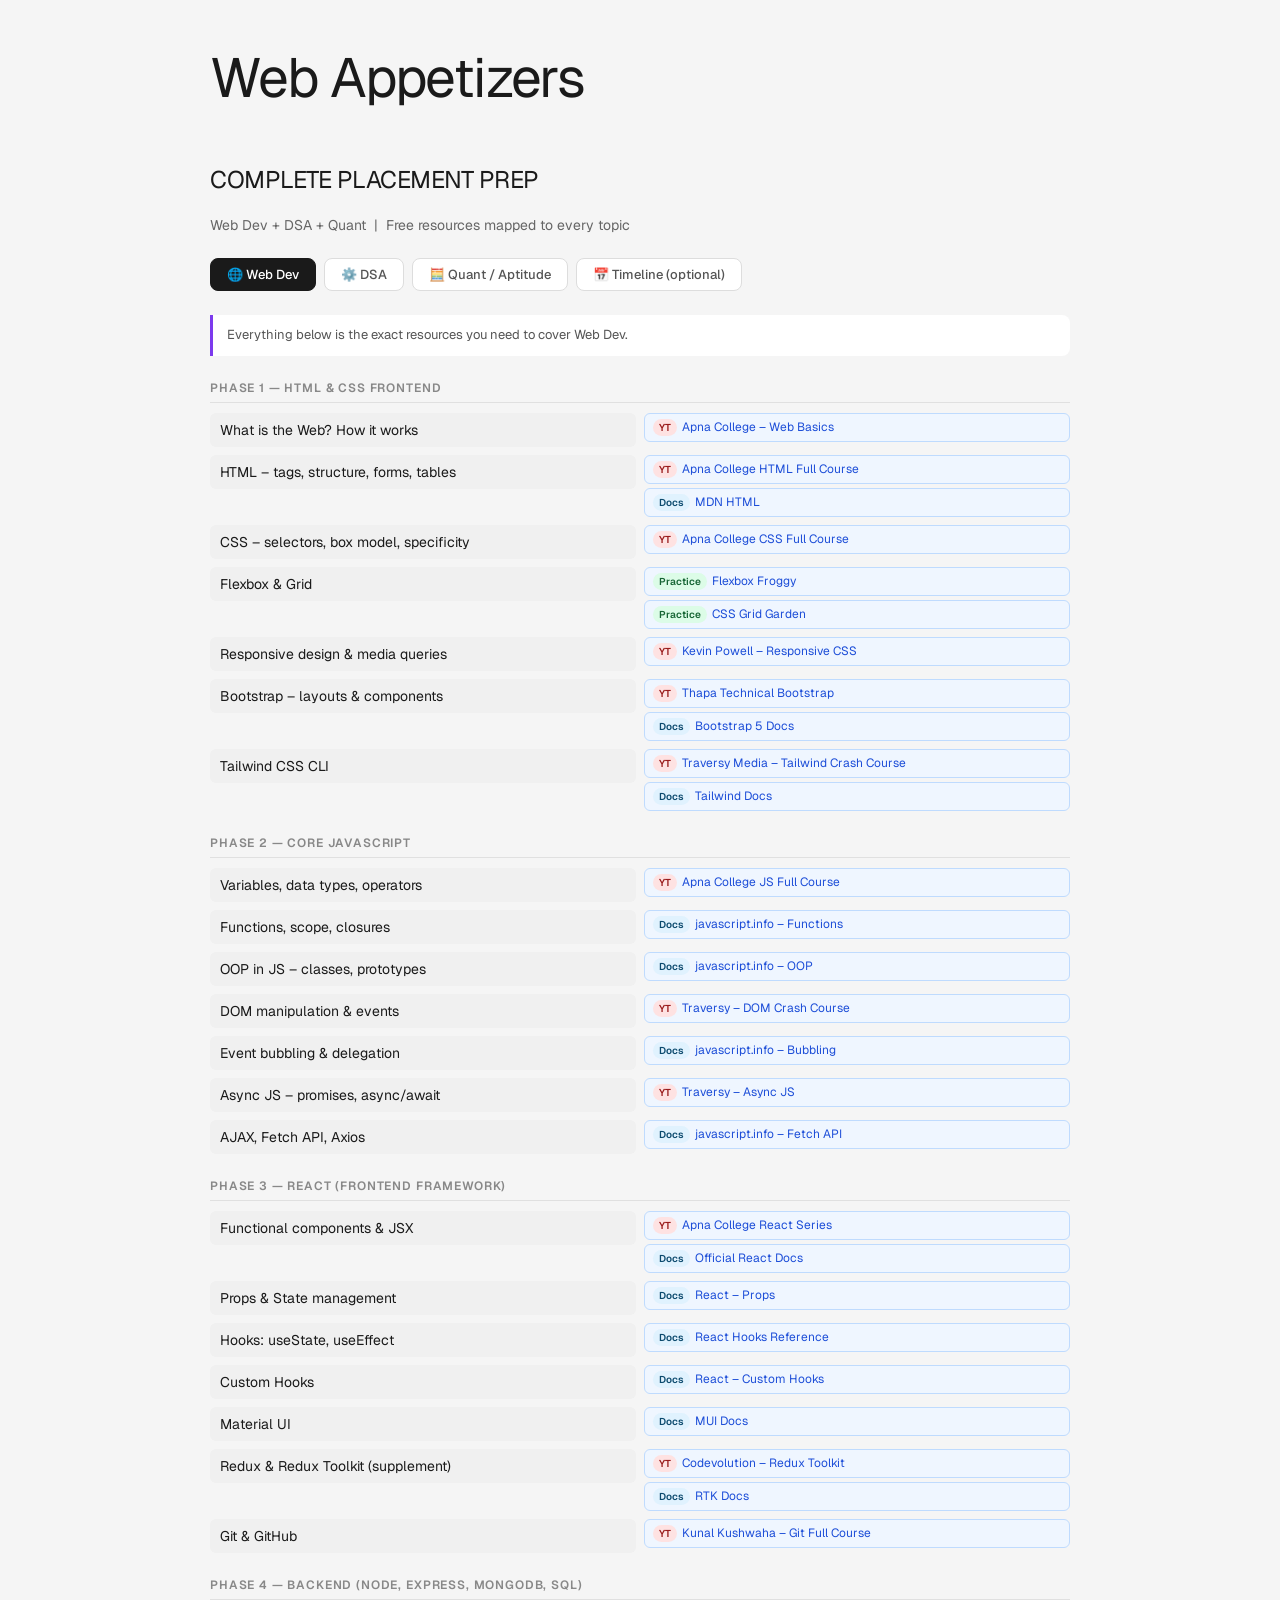
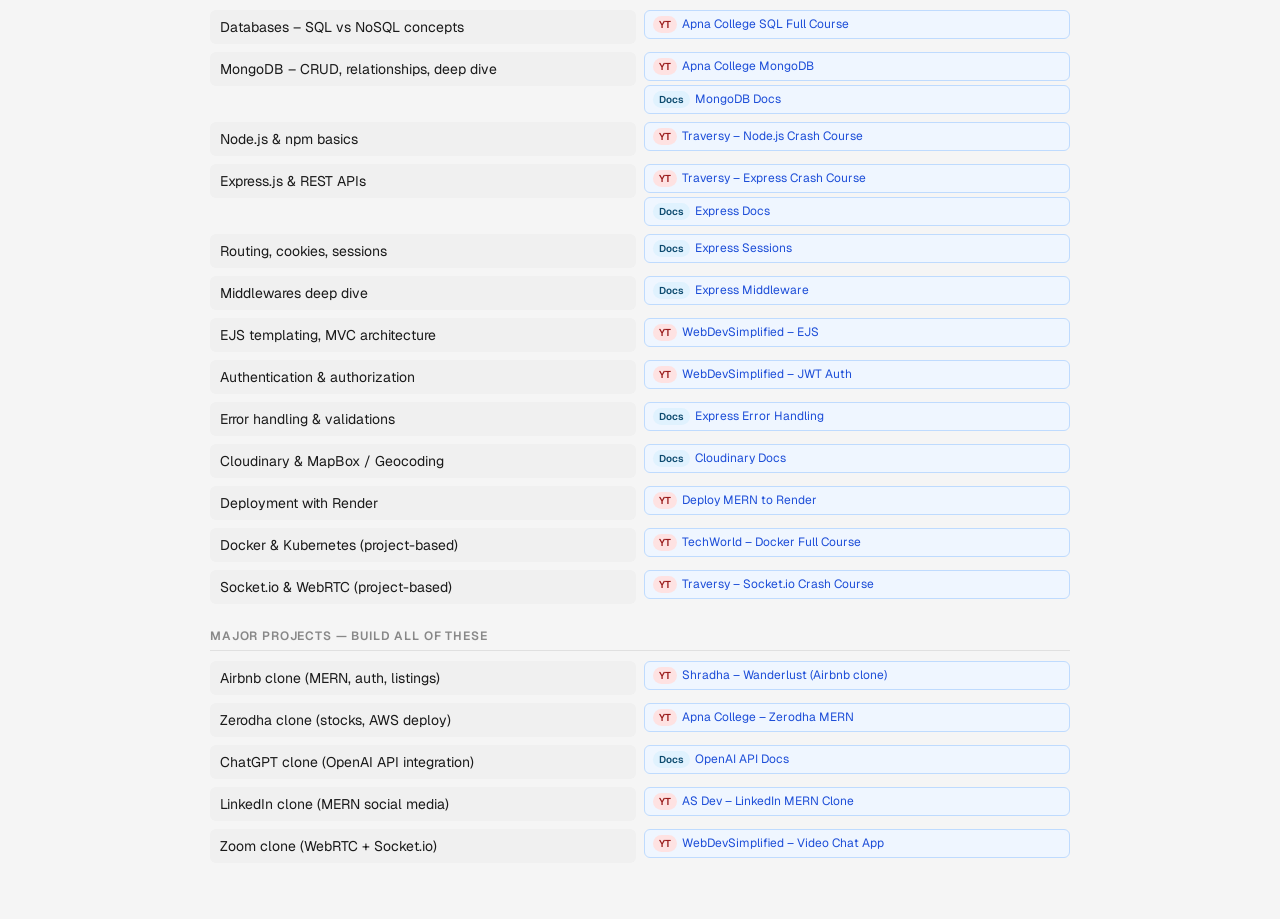
==== commit ebea8e93: "Update some info" ====
--- a/index.html
+++ b/index.html
@@ -3,6 +3,7 @@
 <head>
     <meta charset="UTF-8">
     <meta name="viewport" content="width=device-width, initial-scale=1.0">
+    <link rel="icon" href="assets/donut.svg">
     <link rel="stylesheet" href="style.css">
     <link rel="preconnect" href="https://fonts.googleapis.com">
     <link rel="preconnect" href="https://fonts.gstatic.com" crossorigin>
@@ -16,20 +17,18 @@
         <br>
         <h2>COMPLETE PLACEMENT PREP</h2>
         <br>
-        <p class="subtitle">Web Dev + DSA + Quant &nbsp;|&nbsp; Build on June 10, 2026
-            &nbsp;|&nbsp; Free resources mapped to every topic</p>
+        <p class="subtitle">Web Dev + DSA + Quant &nbsp;|&nbsp; Free resources mapped to every topic</p>
 
         <div class="tabs">
-            <div class="tab active" onclick="show('dev',this)">🌐 Web Dev (4.5 mo)</div>
-            <div class="tab" onclick="show('dsa',this)">⚙️ DSA (4 mo)</div>
+            <div class="tab active" onclick="show('dev',this)">🌐 Web Dev</div>
+            <div class="tab" onclick="show('dsa',this)">⚙️ DSA</div>
             <div class="tab" onclick="show('quant',this)">🧮 Quant / Aptitude</div>
-            <div class="tab" onclick="show('timeline',this)">📅 Timeline</div>
+            <div class="tab" onclick="show('timeline',this)">📅 Timeline (optional)</div>
         </div>
 
         <!-- WEB DEV -->
         <div id="dev" class="panel active">
-            <div class="tip">Everything below is the exact Sigma 12 web dev curriculum. Each topic links to a free
-                resource that covers the same material.</div>
+            <div class="tip">Everything below is the exact resources you need to cover Web Dev.</div>
 
             <div class="phase">
                 <div class="phase-header">Phase 1 — HTML & CSS Frontend</div>
@@ -497,8 +496,7 @@
 
         <!-- TIMELINE -->
         <div id="timeline" class="panel">
-            <div class="tip">Sigma 12 runs June 2, 2026 – mid Feb 2027. Alternate day schedule: Web Dev one day, DSA the
-                next. Follow this pacing.</div>
+            <div class="tip">Schedule: Web Dev one day, DSA the next. Follow this pacing.</div>
             <div class="timeline">
                 <div class="tl-row">
                     <div class="tl-month">Month 1</div>
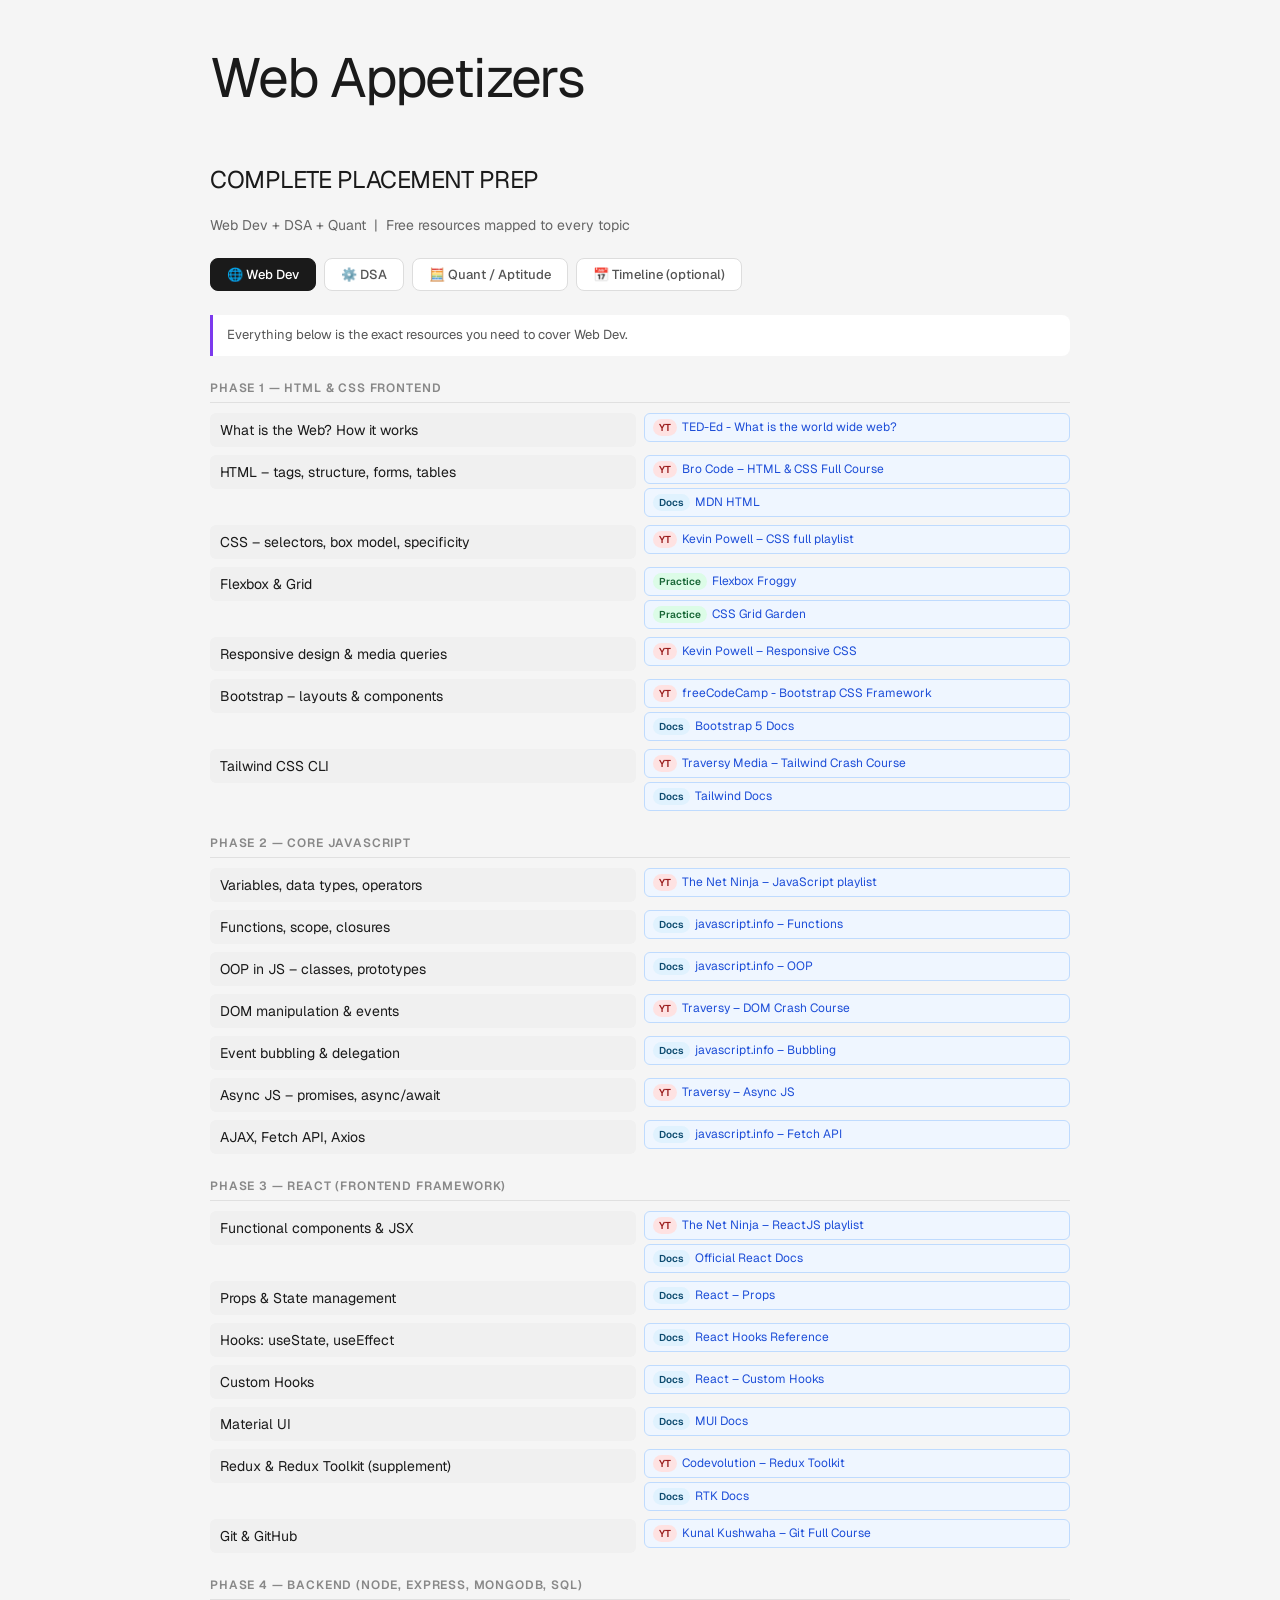
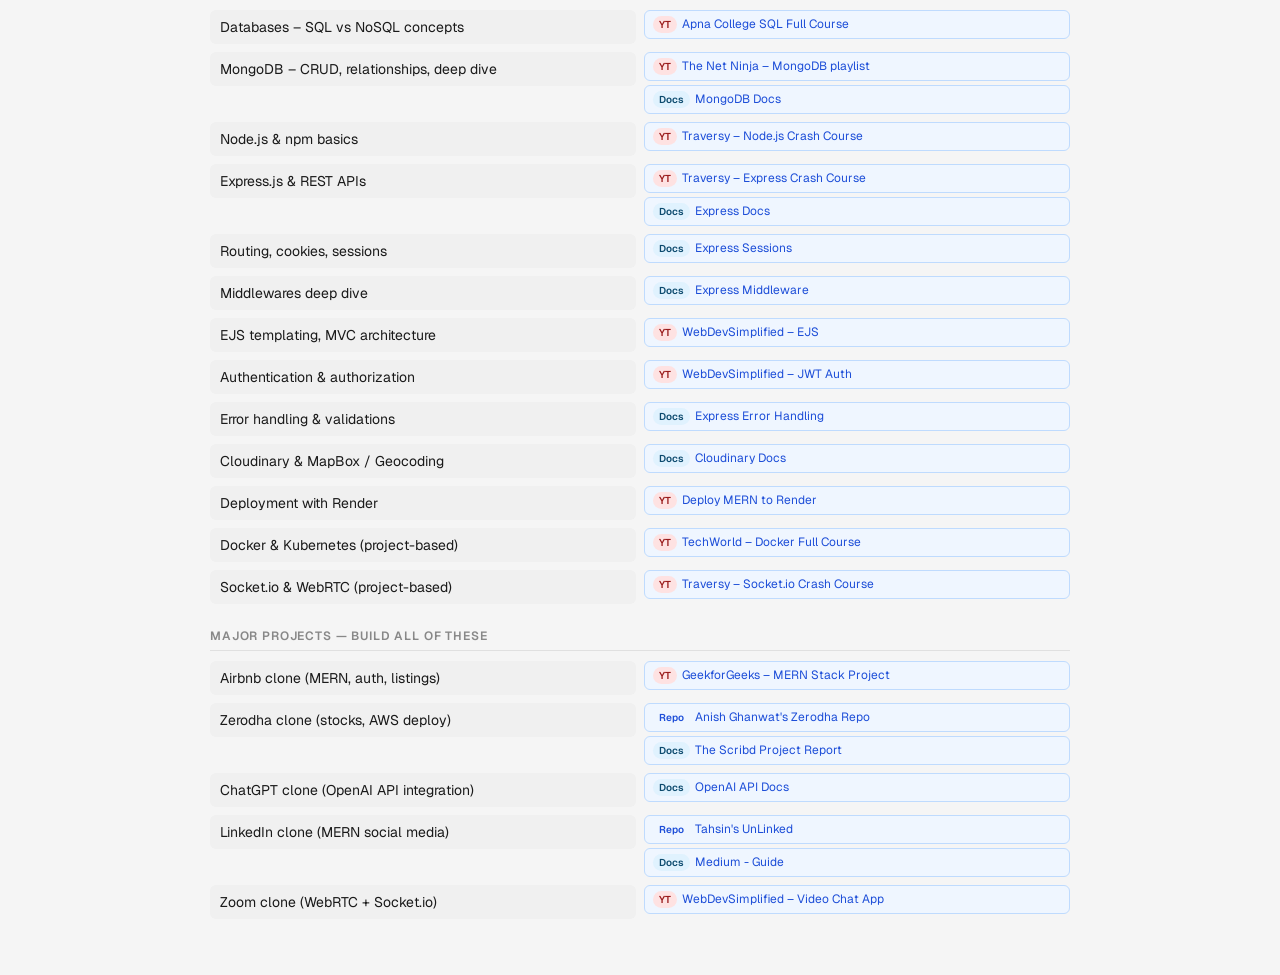
==== commit 57470296: "Change content and fix urls" ====
--- a/index.html
+++ b/index.html
@@ -34,20 +34,23 @@
                 <div class="phase-header">Phase 1 — HTML & CSS Frontend</div>
                 <div class="topic-row">
                     <div class="topic-name">What is the Web? How it works</div>
-                    <div class="resources"><a class="res-link" href="https://youtu.be/kBEcOfmcpvg" target="_blank"><span
-                                class="badge b-yt">YT</span> Apna College – Web Basics</a></div>
+                    <div class="resources"><a class="res-link" href="https://youtu.be/J8hzJxb0rpc?si=sqjsz2EA28a_tTOI"
+                            target="_blank"><span class="badge b-yt">YT</span> TED-Ed - What is the world wide web?</a>
+                    </div>
                 </div>
                 <div class="topic-row">
                     <div class="topic-name">HTML – tags, structure, forms, tables</div>
-                    <div class="resources"><a class="res-link" href="https://youtu.be/BsDoLVMnmZs" target="_blank"><span
-                                class="badge b-yt">YT</span> Apna College HTML Full Course</a><a class="res-link"
-                            href="https://developer.mozilla.org/en-US/docs/Learn/HTML" target="_blank"><span
-                                class="badge b-doc">Docs</span> MDN HTML</a></div>
+                    <div class="resources"><a class="res-link" href="https://youtu.be/HGTJBPNC-Gw?si=NGSvaJlqhbyjn44M"
+                            target="_blank"><span class="badge b-yt">YT</span> Bro Code – HTML & CSS Full Course</a><a
+                            class="res-link" href="https://developer.mozilla.org/en-US/docs/Learn/HTML"
+                            target="_blank"><span class="badge b-doc">Docs</span> MDN HTML</a></div>
                 </div>
                 <div class="topic-row">
                     <div class="topic-name">CSS – selectors, box model, specificity</div>
-                    <div class="resources"><a class="res-link" href="https://youtu.be/ESnrn1kAD4E" target="_blank"><span
-                                class="badge b-yt">YT</span> Apna College CSS Full Course</a></div>
+                    <div class="resources"><a class="res-link"
+                            href="https://www.youtube.com/playlist?list=PL4-IK0AVhVjPRj8P56TtFX2hg33BlbT3x"
+                            target="_blank"><span class="badge b-yt">YT</span> Kevin Powell – CSS full playlist</a>
+                    </div>
                 </div>
                 <div class="topic-row">
                     <div class="topic-name">Flexbox & Grid</div>
@@ -63,8 +66,9 @@
                 </div>
                 <div class="topic-row">
                     <div class="topic-name">Bootstrap – layouts & components</div>
-                    <div class="resources"><a class="res-link" href="https://youtu.be/vpAJ0s5S2t0" target="_blank"><span
-                                class="badge b-yt">YT</span> Thapa Technical Bootstrap</a><a class="res-link"
+                    <div class="resources"><a class="res-link" href="https://youtu.be/-qfEOE4vtxE?si=g6_iSJMYAXHruxjr"
+                            target="_blank"><span class="badge b-yt">YT</span> freeCodeCamp - Bootstrap CSS
+                            Framework</a><a class="res-link"
                             href="https://getbootstrap.com/docs/5.3/getting-started/introduction/" target="_blank"><span
                                 class="badge b-doc">Docs</span> Bootstrap 5 Docs</a></div>
                 </div>
@@ -81,8 +85,10 @@
                 <div class="phase-header">Phase 2 — Core JavaScript</div>
                 <div class="topic-row">
                     <div class="topic-name">Variables, data types, operators</div>
-                    <div class="resources"><a class="res-link" href="https://youtu.be/ER9SspLe4Hg" target="_blank"><span
-                                class="badge b-yt">YT</span> Apna College JS Full Course</a></div>
+                    <div class="resources"><a class="res-link"
+                            href="https://www.youtube.com/playlist?list=PL4cUxeGkcC9i9Ae2D9Ee1RvylH38dKuET"
+                            target="_blank"><span class="badge b-yt">YT</span> The Net Ninja – JavaScript playlist</a>
+                    </div>
                 </div>
                 <div class="topic-row">
                     <div class="topic-name">Functions, scope, closures</div>
@@ -120,9 +126,11 @@
                 <div class="phase-header">Phase 3 — React (Frontend Framework)</div>
                 <div class="topic-row">
                     <div class="topic-name">Functional components & JSX</div>
-                    <div class="resources"><a class="res-link" href="https://youtu.be/RGKi6LSPDLU" target="_blank"><span
-                                class="badge b-yt">YT</span> Apna College React Series</a><a class="res-link"
-                            href="https://react.dev/learn" target="_blank"><span class="badge b-doc">Docs</span>
+                    <div class="resources"><a class="res-link"
+                            href="https://www.youtube.com/playlist?list=PLC3y8-rFHvwgg3vaYJgHGnModB54rxOk3"
+                            target="_blank"><span class="badge b-yt">YT</span> The Net Ninja – ReactJS playlist</a><a
+                            class="res-link" href="https://react.dev/learn" target="_blank"><span
+                                class="badge b-doc">Docs</span>
                             Official React Docs</a></div>
                 </div>
                 <div class="topic-row">
@@ -149,10 +157,11 @@
                 </div>
                 <div class="topic-row">
                     <div class="topic-name">Redux & Redux Toolkit (supplement)</div>
-                    <div class="resources"><a class="res-link" href="https://youtu.be/1i04-A7kfFI" target="_blank"><span
-                                class="badge b-yt">YT</span> Codevolution – Redux Toolkit</a><a class="res-link"
-                            href="https://redux-toolkit.js.org/introduction/getting-started" target="_blank"><span
-                                class="badge b-doc">Docs</span> RTK Docs</a></div>
+                    <div class="resources"><a class="res-link"
+                            href="https://www.youtube.com/playlist?list=PLC3y8-rFHvwiaOAuTtVXittwybYIorRB3"
+                            target="_blank"><span class="badge b-yt">YT</span> Codevolution – Redux Toolkit</a><a
+                            class="res-link" href="https://redux-toolkit.js.org/introduction/getting-started"
+                            target="_blank"><span class="badge b-doc">Docs</span> RTK Docs</a></div>
                 </div>
                 <div class="topic-row">
                     <div class="topic-name">Git & GitHub</div>
@@ -170,9 +179,11 @@
                 </div>
                 <div class="topic-row">
                     <div class="topic-name">MongoDB – CRUD, relationships, deep dive</div>
-                    <div class="resources"><a class="res-link" href="https://youtu.be/J6mDkcqU_ZE" target="_blank"><span
-                                class="badge b-yt">YT</span> Apna College MongoDB</a><a class="res-link"
-                            href="https://www.mongodb.com/docs/" target="_blank"><span class="badge b-doc">Docs</span>
+                    <div class="resources"><a class="res-link"
+                            href="https://www.youtube.com/playlist?list=PL4cUxeGkcC9h77dJ-QJlwGlZlTd4ecZOA"
+                            target="_blank"><span class="badge b-yt">YT</span> The Net Ninja – MongoDB playlist</a><a
+                            class="res-link" href="https://www.mongodb.com/docs/" target="_blank"><span
+                                class="badge b-doc">Docs</span>
                             MongoDB Docs</a></div>
                 </div>
                 <div class="topic-row">
@@ -201,8 +212,8 @@
                 </div>
                 <div class="topic-row">
                     <div class="topic-name">EJS templating, MVC architecture</div>
-                    <div class="resources"><a class="res-link" href="https://youtu.be/GM3XjHSlvYs" target="_blank"><span
-                                class="badge b-yt">YT</span> WebDevSimplified – EJS</a></div>
+                    <div class="resources"><a class="res-link" href="https://youtu.be/SccSCuHhOw0?si=s5uEcZ_fJlbOK-Ti"
+                            target="_blank"><span class="badge b-yt">YT</span> WebDevSimplified – EJS</a></div>
                 </div>
                 <div class="topic-row">
                     <div class="topic-name">Authentication & authorization</div>
@@ -240,13 +251,17 @@
                 <div class="phase-header">Major Projects — build all of these</div>
                 <div class="topic-row">
                     <div class="topic-name">Airbnb clone (MERN, auth, listings)</div>
-                    <div class="resources"><a class="res-link" href="https://youtu.be/5B1-O7HQLTE" target="_blank"><span
-                                class="badge b-yt">YT</span> Shradha – Wanderlust (Airbnb clone)</a></div>
+                    <div class="resources"><a class="res-link" href="https://youtu.be/koTBLYNq63I?si=7RKdXnw888OTM3DH"
+                            target="_blank"><span class="badge b-yt">YT</span> GeekforGeeks – MERN Stack Project</a>
+                    </div>
                 </div>
                 <div class="topic-row">
                     <div class="topic-name">Zerodha clone (stocks, AWS deploy)</div>
-                    <div class="resources"><a class="res-link" href="https://youtu.be/LCaSRnuIlrE" target="_blank"><span
-                                class="badge b-yt">YT</span> Apna College – Zerodha MERN</a></div>
+                    <div class="resources"><a class="res-link" href="https://github.com/anishghanwat/Zerodha"
+                            target="_blank"><span class="badge b-github">Repo</span> Anish Ghanwat's Zerodha Repo</a><a
+                            class="res-link"
+                            href="https://www.scribd.com/document/963329297/Zerodha-Full-Major-Project-Report"
+                            target="_blank"><span class="badge b-doc">Docs</span> The Scribd Project Report</a></div>
                 </div>
                 <div class="topic-row">
                     <div class="topic-name">ChatGPT clone (OpenAI API integration)</div>
@@ -255,8 +270,12 @@
                 </div>
                 <div class="topic-row">
                     <div class="topic-name">LinkedIn clone (MERN social media)</div>
-                    <div class="resources"><a class="res-link" href="https://youtu.be/hMnHPXz4emg" target="_blank"><span
-                                class="badge b-yt">YT</span> AS Dev – LinkedIn MERN Clone</a></div>
+                    <div class="resources"><a class="res-link" href="https://github.com/Tahsin005/UnLinked"
+                            target="_blank"><span class="badge b-github">Repo</span> Tahsin's UnLinked</a><a
+                            class="res-link"
+                            href="https://medium.com/@mr-robot-abhi/building-a-full-stack-linkedin-clone-a-step-by-step-guide-29b481177928"
+                            target="_blank"><span class="badge b-doc">Docs</span> Medium - Guide</a>
+                    </div>
                 </div>
                 <div class="topic-row">
                     <div class="topic-name">Zoom clone (WebRTC + Socket.io)</div>
@@ -275,28 +294,31 @@
                 <div class="phase-header">Phase 1 — Programming Fundamentals (Java or C++)</div>
                 <div class="topic-row">
                     <div class="topic-name">Flowcharts & pseudocode</div>
-                    <div class="resources"><a class="res-link" href="https://youtu.be/FfK6gRcau4U" target="_blank"><span
-                                class="badge b-yt">YT</span> Apna College – Flowcharts</a></div>
+                    <div class="resources"><a class="res-link" href="https://youtu.be/VTLCoHnyACE?si=RjIg2k5QGdUfNdYh"
+                            target="_blank"><span class="badge b-yt">YT</span> Apna College – Flowcharts &
+                            Pseudocode</a></div>
                 </div>
                 <div class="topic-row">
                     <div class="topic-name">Variables, data types, operators</div>
-                    <div class="resources"><a class="res-link" href="https://youtu.be/bm0OyhwFDuY" target="_blank"><span
-                                class="badge b-yt">YT</span> Apna College Java Full Course</a></div>
+                    <div class="resources"><a class="res-link" href="https://youtu.be/A74TOX803D0?si=vIVIuLo5EpWPwjLK"
+                            target="_blank"><span class="badge b-yt">YT</span> freeCodeCamp - Java Programming for
+                            Beginners</a></div>
                 </div>
                 <div class="topic-row">
                     <div class="topic-name">Conditional statements & loops</div>
-                    <div class="resources"><a class="res-link" href="https://youtu.be/6MQn2uOc2yo" target="_blank"><span
-                                class="badge b-yt">YT</span> Apna College – Loops in Java</a></div>
+                    <div class="resources"><a class="res-link" href="https://youtu.be/0r1SfRoLuzU?si=g1JUEE4G9mm2_FDe"
+                            target="_blank"><span class="badge b-yt">YT</span> Apna College – Loops in Java</a></div>
                 </div>
                 <div class="topic-row">
                     <div class="topic-name">Patterns (triangle, diamond, etc.)</div>
-                    <div class="resources"><a class="res-link" href="https://youtu.be/QXRtBLPqEm0" target="_blank"><span
-                                class="badge b-yt">YT</span> Striver – All Patterns</a></div>
+                    <div class="resources"><a class="res-link" href="https://youtu.be/tNm_NNSB3_w?si=YbrDMPPrGC8wRDMX"
+                            target="_blank"><span class="badge b-yt">YT</span> Striver – All Patterns</a></div>
                 </div>
                 <div class="topic-row">
                     <div class="topic-name">Functions & scope</div>
-                    <div class="resources"><a class="res-link" href="https://youtu.be/bm0OyhwFDuY" target="_blank"><span
-                                class="badge b-yt">YT</span> Apna College Java (functions chapter)</a></div>
+                    <div class="resources"><a class="res-link" href="https://youtu.be/qcSz4ef9UHA?si=n2xSsghR-swx9VKP"
+                            target="_blank"><span class="badge b-yt">YT</span> Apna College Java (functions chapter)</a>
+                    </div>
                 </div>
             </div>
 
@@ -405,9 +427,9 @@
                 </div>
                 <div class="topic-row">
                     <div class="topic-name">Dynamic Programming</div>
-                    <div class="resources"><a class="res-link" href="https://youtu.be/tyB0ztf0DNY" target="_blank"><span
-                                class="badge b-yt">YT</span> Apna College – DP Full Playlist</a><a class="res-link"
-                            href="https://leetcode.com/tag/dynamic-programming/" target="_blank"><span
+                    <div class="resources"><a class="res-link" href="https://youtu.be/oBt53YbR9Kk?si=Eq9lcWmeP6eqr3Ax"
+                            target="_blank"><span class="badge b-yt">YT</span> freeCodeCamp - DP Course</a><a
+                            class="res-link" href="https://leetcode.com/tag/dynamic-programming/" target="_blank"><span
                                 class="badge b-prac">Practice</span> LeetCode DP</a></div>
                 </div>
                 <div class="topic-row">
